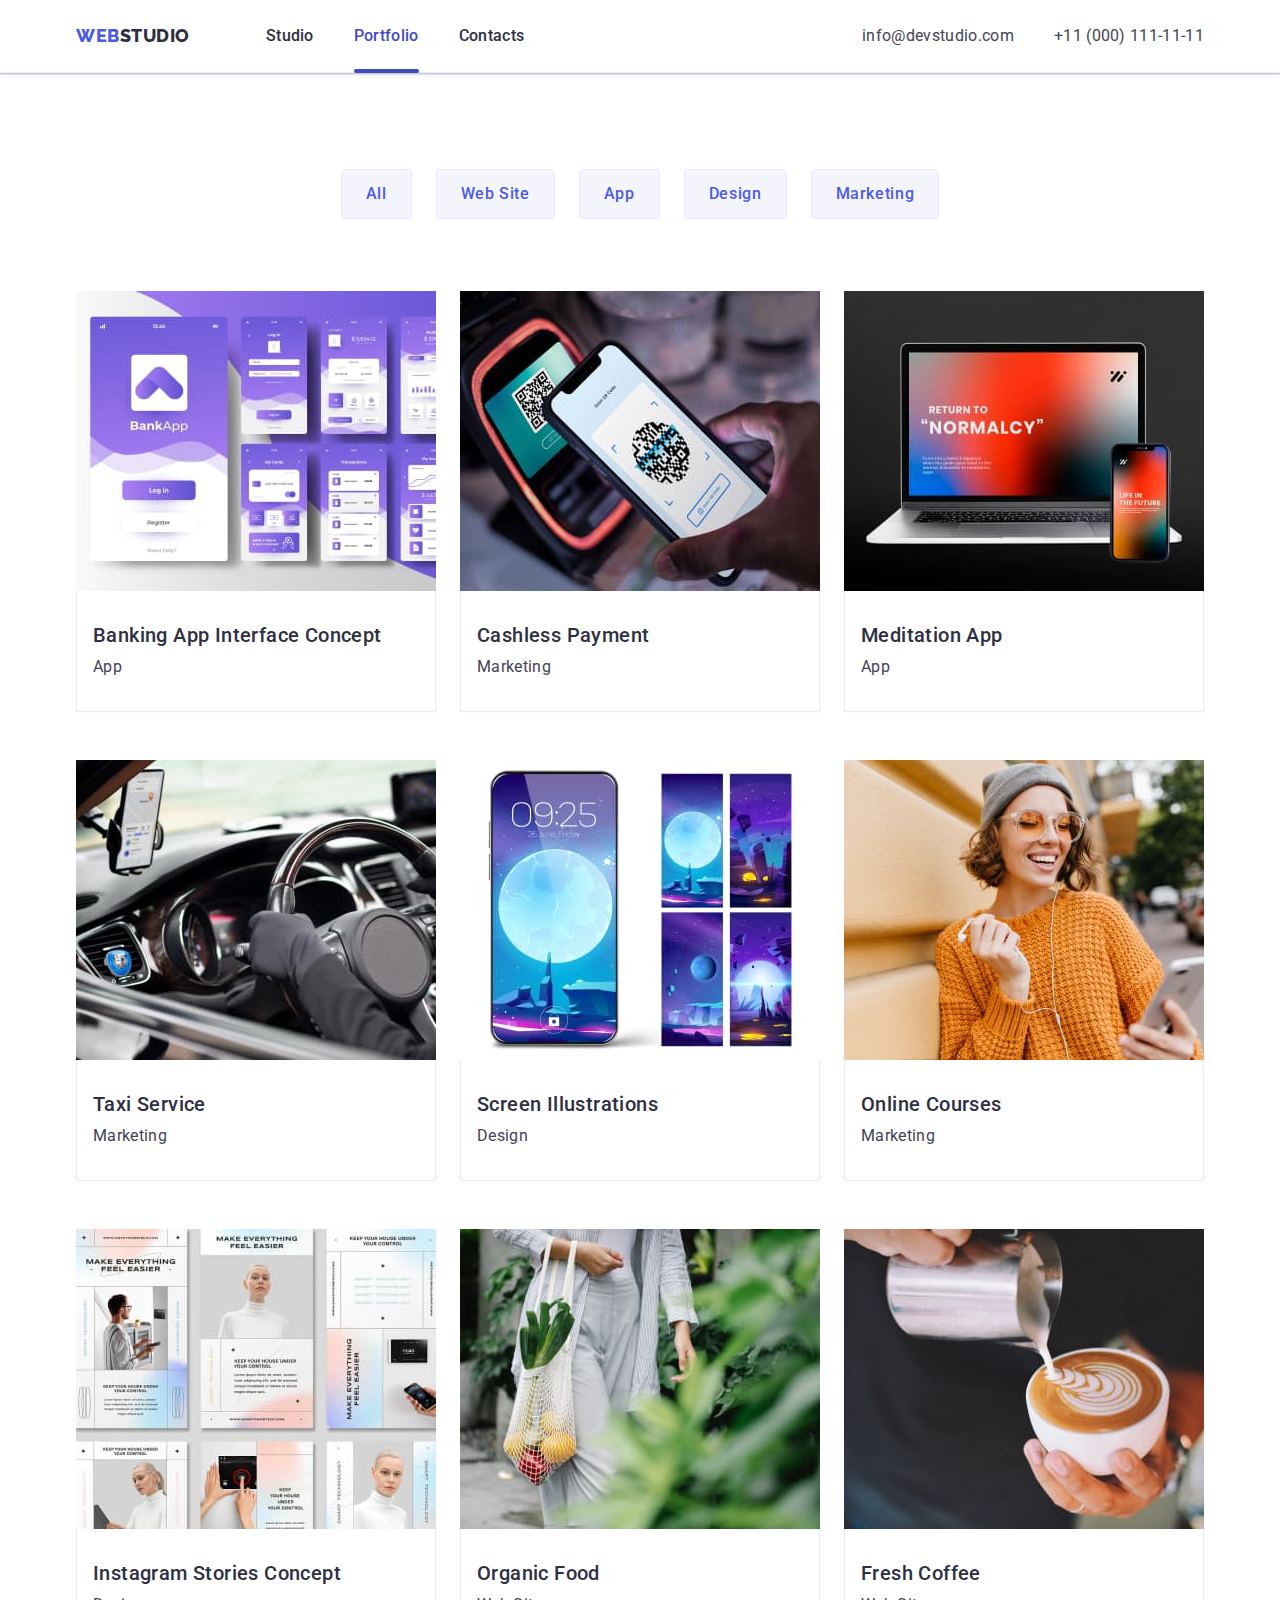
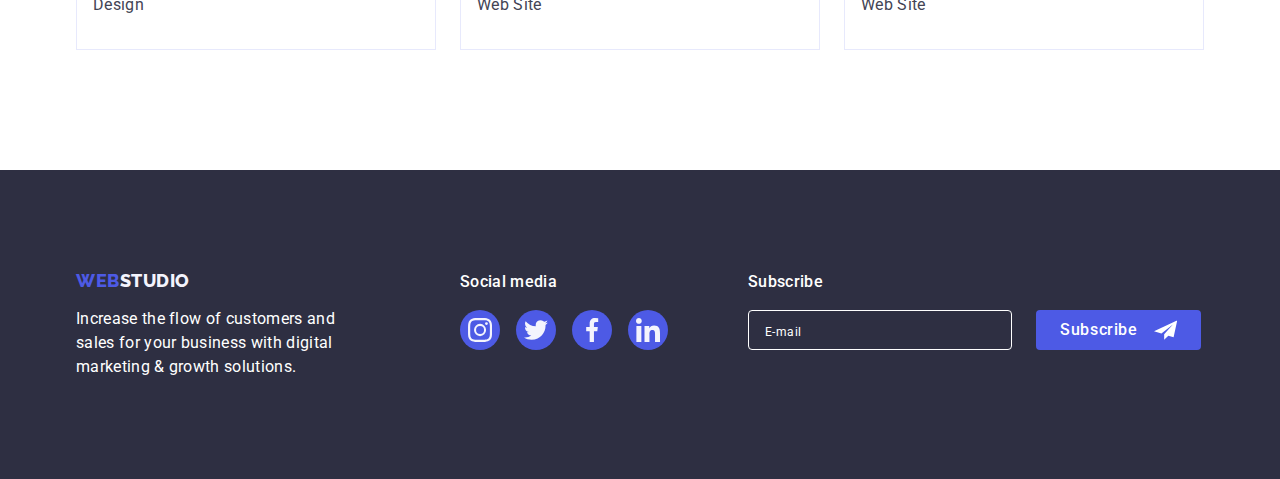
==== portfolio.html @ 4aec2d15 "Initial commit" ====
<!DOCTYPE html>
<html lang="en">
  <head>
    <meta charset="UTF-8" />
    <meta http-equiv="X-UA-Compatible" content="IE=edge" />
    <meta name="viewport" content="width=device-width, initial-scale=1.0" />
    <title>Document</title>
    <link
      href="https://cdnjs.cloudflare.com/ajax/libs/modern-normalize/1.1.0/modern-normalize.min.css"
      rel="stylesheet"
    />
    <link rel="preconnect" href="https://fonts.googleapis.com" />
    <link rel="preconnect" href="https://fonts.gstatic.com" crossorigin />
    <link
      href="https://fonts.googleapis.com/css2?family=Raleway:wght@800&family=Roboto:wght@400;500;700;900&display=swap"
      rel="stylesheet"
    />
    <link rel="stylesheet" href="./css/styles.css" />
  </head>
  <body>
    <header class="page-header">
      <div class="container nav-auth">
        <nav class="nav-auth">
          <a href="./index.html" class="logo link">
            Web<span class="logosp">Studio</span></a
          >
          <ul class="site-nav list">
            <li class="item">
              <a href="./index.html" class="navigation link">Studio</a>
            </li>

            <li class="item">
              <a href="./portfolio.html" class="navigation current link"
                >Portfolio</a
              >
            </li>
            <li class="item">
              <a href="" class="navigation link">Contacts</a>
            </li>
          </ul>
        </nav>
        <address class="nav-auth add">
          <ul class="auth-nav list">
            <li class="item">
              <a href="mailto:info@devstudio.com" class="auth link"
                >info@devstudio.com</a
              >
            </li>
            <li class="item">
              <a href="tel:+110001111111" class="auth link"
                >+11 (000) 111-11-11</a
              >
            </li>
          </ul>
        </address>
      </div>
    </header>
    <!-- Main-сontent  -->
    <main>
      <section class="section-main-portfolio">
        <div class="container">
          <h1 class="visually-hidden">Filters</h1>
          <ul class="list-button list">
            <li><button type="button" class="filters-button">All</button></li>
            <li>
              <button type="button" class="filters-button">Web Site</button>
            </li>
            <li><button type="button" class="filters-button">App</button></li>
            <li>
              <button type="button" class="filters-button">Design</button>
            </li>
            <li>
              <button type="button" class="filters-button">Marketing</button>
            </li>
          </ul>

          <ul class="portfolio-list list">
            <li class="portfolio-team-list item">
              <a href="" class="photo-link link">
                <div class="portfolio-team-wrapper">
                  <img
                    src="./images/portfolio/portfolio-Banking-App.jpg"
                    alt="App Interface"
                    width="360"
                    height="300"
                  />
                  <p class="overlay">
                    14 Stylish and User-Friendly App Design Concepts · Task
                    Manager App · Calorie Tracker App · Exotic Fruit Ecommerce
                    App · Cloud Storage App
                  </p>
                </div>

                <div class="application-categories">
                  <h2 class="portfolioname">Banking App Interface Concept</h2>
                  <p class="portfolioparagraph">App</p>
                </div>
              </a>
            </li>
            <li class="item">
              <a href="" class="photo-link link">
                <div class="portfolio-team-wrapper">
                  <img
                    src="./images/portfolio/portfolio-Payment.jpg"
                    alt="Payment"
                    width="360"
                    height="300"
                  />
                  <p class="overlay">
                    14 Stylish and User-Friendly App Design Concepts · Task
                    Manager App · Calorie Tracker App · Exotic Fruit Ecommerce
                    App · Cloud Storage App
                  </p>
                </div>
                <div class="application-categories">
                  <h2 class="portfolioname">Cashless Payment</h2>
                  <p class="portfolioparagraph">Marketing</p>
                </div></a
              >
            </li>
            <li class="item">
              <a href="" class="photo-link link">
                <div class="portfolio-team-wrapper">
                  <img
                    src="./images/portfolio/portfolio-Meditation-App.jpg"
                    alt="App Meditation"
                    width="360"
                    height="300"
                  />
                  <p class="overlay">
                    14 Stylish and User-Friendly App Design Concepts · Task
                    Manager App · Calorie Tracker App · Exotic Fruit Ecommerce
                    App · Cloud Storage App
                  </p>
                </div>
                <div class="application-categories">
                  <h2 class="portfolioname">Meditation App</h2>
                  <p class="portfolioparagraph">App</p>
                </div></a
              >
            </li>
            <li class="item">
              <a href="" class="photo-link link">
                <div class="portfolio-team-wrapper">
                  <img
                    src="./images/portfolio/portfolio-Taxi-Service.jpg"
                    alt="Taxi Service"
                    width="360"
                    height="300"
                  />
                  <p class="overlay">
                    14 Stylish and User-Friendly App Design Concepts · Task
                    Manager App · Calorie Tracker App · Exotic Fruit Ecommerce
                    App · Cloud Storage App
                  </p>
                </div>
                <div class="application-categories">
                  <h2 class="portfolioname">Taxi Service</h2>
                  <p class="portfolioparagraph">Marketing</p>
                </div></a
              >
            </li>
            <li class="item">
              <a href="" class="photo-link link">
                <div class="portfolio-team-wrapper">
                  <img
                    src="./images/portfolio/portfolio-Screen.jpg"
                    alt="Screen Illustrations"
                    width="360"
                    height="300"
                  />
                  <p class="overlay">
                    14 Stylish and User-Friendly App Design Concepts · Task
                    Manager App · Calorie Tracker App · Exotic Fruit Ecommerce
                    App · Cloud Storage App
                  </p>
                </div>
                <div class="application-categories">
                  <h2 class="portfolioname">Screen Illustrations</h2>
                  <p class="portfolioparagraph">Design</p>
                </div></a
              >
            </li>
            <li class="item">
              <a href="" class="photo-link link">
                <div class="portfolio-team-wrapper">
                  <img
                    src="./images/portfolio/portfolio-Courses.jpg"
                    alt="Courses"
                    width="360"
                    height="300"
                  />
                  <p class="overlay">
                    14 Stylish and User-Friendly App Design Concepts · Task
                    Manager App · Calorie Tracker App · Exotic Fruit Ecommerce
                    App · Cloud Storage App
                  </p>
                </div>
                <div class="application-categories">
                  <h2 class="portfolioname">Online Courses</h2>
                  <p class="portfolioparagraph">Marketing</p>
                </div></a
              >
            </li>
            <li class="item">
              <a href="" class="photo-link link">
                <div class="portfolio-team-wrapper">
                  <img
                    src="./images/portfolio/portfolio-Instagram-Stories.jpg"
                    alt="Instagram Stories"
                    width="360"
                    height="300"
                  />
                  <p class="overlay">
                    14 Stylish and User-Friendly App Design Concepts · Task
                    Manager App · Calorie Tracker App · Exotic Fruit Ecommerce
                    App · Cloud Storage App
                  </p>
                </div>
                <div class="application-categories">
                  <h2 class="portfolioname">Instagram Stories Concept</h2>
                  <p class="portfolioparagraph">Design</p>
                </div></a
              >
            </li>
            <li class="item">
              <a href="" class="photo-link link">
                <div class="portfolio-team-wrapper">
                  <img
                    class="image"
                    src="./images/portfolio/portfolio-Food.jpg"
                    alt="Food"
                    width="360"
                    height="300"
                  />
                  <p class="overlay">
                    14 Stylish and User-Friendly App Design Concepts · Task
                    Manager App · Calorie Tracker App · Exotic Fruit Ecommerce
                    App · Cloud Storage App
                  </p>
                </div>
                <div class="application-categories">
                  <h2 class="portfolioname">Organic Food</h2>
                  <p class="portfolioparagraph">Web Site</p>
                </div></a
              >
            </li>
            <li class="item">
              <a href="" class="photo-link link">
                <div class="portfolio-team-wrapper">
                  <img
                    class="image"
                    src="./images/portfolio/portfolio-Coffee.jpg"
                    alt="Coffee"
                    width="360"
                  />
                  <p class="overlay">
                    14 Stylish and User-Friendly App Design Concepts · Task
                    Manager App · Calorie Tracker App · Exotic Fruit Ecommerce
                    App · Cloud Storage App
                  </p>
                </div>
                <div class="application-categories">
                  <h2 class="portfolioname">Fresh Coffee</h2>
                  <p class="portfolioparagraph">Web Site</p>
                </div></a
              >
            </li>
          </ul>
        </div>
      </section>
    </main>

    <!-- footer  -->
    <footer class="footer">
      <div class="container footer-container">
        <div class="one-footer-container">
          <a href="./index.html" class="footer-logo link"
            >Web<span class="footer-span">Studio</span></a
          >
          <p class="footer-paragraph">
            Increase the flow of customers and sales for your business with
            digital marketing & growth solutions.
          </p>
        </div>
        <div class="social-container">
          <p class="social-footer">Social media</p>
          <ul class="list-icon-footer list">
            <li class="footer-list-icon">
              <a href="" class="icon-footer link">
                <svg class="icon-company-footer" width="24" height="24">
                  <use href="./images/icons.svg#instagram"></use>
                </svg>
              </a>
            </li>
            <li class="footer-list-icon">
              <a href="" class="icon-footer link">
                <svg class="icon-company-footer" width="24" height="24">
                  <use class="" href="./images/icons.svg#twitter"></use>
                </svg>
              </a>
            </li>
            <li class="footer-list-icon">
              <a href="" class="icon-footer link">
                <svg class="icon-company-footer" width="24" height="24">
                  <use href="./images/icons.svg#facebook"></use>
                </svg>
              </a>
            </li>
            <li class="footer-list-icon">
              <a href="" class="icon-footer link">
                <svg class="icon-company-footer" width="24" height="24">
                  <use href="./images/icons.svg#linkedin"></use>
                </svg>
              </a>
            </li>
          </ul>
        </div>

        <!-- Subscribe -->

        <div>
          <p class="text-subscribe">Subscribe</p>
          <form class="form-footer">
            <label>
              <input
                name="user_email"
                type="email"
                class="imput-email-footer"
                placeholder="E-mail"
              />
            </label>
            <button class="footer-subscribe" type="submit">
              <span class="text-subscribe-button">Subscribe</span>
              <svg class="icon-telegr" width="24" height="24">
                <use href="./images/icons.svg#telegr"></use>
              </svg>
            </button>
          </form>
        </div>
      </div>
    </footer>
  </body>
</html>
---- css/styles.css ----
:root {
  /* білий колір і задивка стор #ffffff */
  --white-kolor: #ffffff;

  /* колір основного тексту і заливка  #2E2F42 */
  --title-text-color: #2e2f42;

  /* колір другорядного тексту #434455 */
  --secondary-text-color: #434455;

  /* синя кнопка і веб IRIS color #4D5AE5 */
  --iris-web: #4d5ae5;

  /* button for portfolio#404BBF */
  --ocean-color: #404bbf;

  /* hover and focus */
  --hover-focus: #404bbf;

  /* colors footer studio  #F4F4FD;*/
  --color-text-p: #f4f4fd;

  /* border #E7E9FC */
  --border-button: #e7e9fc;

  /* icon color  #f4f4fd */
  --icona-fill: #f4f4fd;

  /* color #8e8f99 */
  --light-stele: #8e8f99;

  /* transition-duration 250ms */
  --transition-duration: 250ms;

  /* timing-function */
  --timing-function: cubic-bezier(0.4, 0, 0.2, 1);
}

body {
  background-color: #ffffff;
  color: var(--secondary-text-color);
  font-family: 'Roboto', sans-serif;
}

h1,
h2,
h3,
p {
  margin-top: 0;
  margin-bottom: 0;
}

ul,
ol {
  margin-top: 0;
  margin-bottom: 0;
  margin-left: 0;
}

img {
  display: block;
}

/* утиліти */

.link {
  text-decoration: none;
}
.list {
  list-style: none;
  /*  */
  padding: 0;
  margin: 0;
}

.container {
  margin-left: auto;
  margin-right: auto;
  width: 1158px;
  padding-left: 15px;
  padding-right: 15px;
  /* outline: 2px solid tomato; */
}

.visually-hidden {
  position: absolute;
  white-space: nowrap;
  width: 1px;
  height: 1px;
  overflow: hidden;
  border: 0;
  padding: 0;
  clip: rect(0 0 0 0);
  clip-path: inset(50%);
  margin: -1px;
}

/* section */
.section {
  padding-top: 120px;
  padding-bottom: 120px;
}
.no-padding {
  padding-top: 0;
  padding-bottom: 0;
}

/*  хедер логотип */
.logo {
  display: block;
  padding-top: 24px;
  padding-bottom: 24px;
  margin-right: 76px;

  color: var(--iris-web);
  font-family: 'Raleway', sans-serif;
  font-weight: 800;
  font-size: 18px;
  line-height: 1.17;
  align-items: center;
  letter-spacing: 0.03em;
  text-transform: uppercase;
}

.logosp {
  color: var(--title-text-color);
}

/* navigation header */

/* задаєм гнучкості контейнеру */
.site-nav {
  display: flex;
  gap: 40px;
}

/* надаєм значення всім крім останнього( крайня геометрія)  
.site-nav .item:not(:last-child) {
  margin-right: 40px;
} */

/* олдівський метод (сусідство) */
/* .site-nav .item + .item {
  margin-left: 40px;
} */

.navigation {
  display: block;
  padding-top: 24px;
  padding-bottom: 24px;
  position: relative;
  color: var(--title-text-color);

  font-weight: 500;
  font-size: 16px;
  line-height: 1.5;
  letter-spacing: 0.02em;

  transition-property: color;
  transition-duration: var(--transition-duration);
  transition-timing-function: var(--timing-function);
}

.navigation:hover,
.navigation:focus {
  color: var(--hover-focus);
}

.add {
  font-style: normal;
  margin-left: auto;
}

.auth-nav {
  display: flex;
  gap: 40px;
}
/* .auth-nav .item + .item {
  margin-left: 40px;
} */
.auth {
  display: block;
  padding-top: 24px;
  padding-bottom: 24px;

  color: var(--secondary-text-color);
  font-size: 16px;
  line-height: 1.5;
  letter-spacing: 0.02em;

  transition-property: color;
  transition-duration: var(--transition-duration);
  transition-timing-function: var(--timing-function);
}
.auth:focus,
.auth:hover {
  color: var(--hover-focus);
}

.nav-auth {
  display: flex;
  align-items: center;
}

/*  after */

.current {
  color: var(--ocean-color);
}

.current::after {
  content: '';
  position: absolute;
  display: block;
  bottom: 0;
  left: 0;
  width: 100%;
  height: 4px;
  bottom: -1px;

  background: var(--ocean-color);
  border-radius: 2px;
}

/* after */

/* page-header */
.page-header {
  background-color: var(--white-kolor);
  border-bottom: 1px solid #e7e9fc;
  box-shadow: 0px 2px 1px rgba(46, 47, 66, 0.08),
    0px 1px 1px rgba(46, 47, 66, 0.16), 0px 1px 6px rgba(46, 47, 66, 0.08);
}

/* section1 (hero) */

.hero {
  max-width: 1440px;
  height: 600px;

  background-image: linear-gradient(
      rgba(46, 47, 66, 0.7),
      rgba(46, 47, 66, 0.7)
    ),
    url(../images/doing/people-office-hero.jpg);
  margin: 0 auto;

  /* не зменшується при стисканні сторінки  */
  background-size: cover;
  /* не повторяється при стисканні сторінки */
  background-repeat: no-repeat;
  /* розміщення центру картинки  по центру блока  */
  background-position: center;

  background-color: var(--title-text-color);
  text-align: center;
  padding: 188px 0 188px 0;
}

.hero-name {
  color: var(--white-kolor);
  font-weight: 700;
  font-size: 56px;
  line-height: 1.07;
  text-align: center;
  letter-spacing: 0.02em;
  /*  */
  margin-top: 0;
  margin-bottom: 48px;
  max-width: 496px;
  margin-left: auto;
  margin-right: auto;
}

.hero-button {
  background-color: var(--iris-web);
  color: var(--white-kolor);
  font-family: 'Roboto', sans-serif;
  font-weight: 500;
  font-size: 16px;
  line-height: 1.5;
  letter-spacing: 0.04em;
  cursor: pointer;
  /*  */
  display: block;
  text-align: center;
  border: none;
  padding: 16px 36px;
  min-width: 169px;
  height: 56px;
  margin-left: auto;
  margin-right: auto;
  border-radius: 4px;
  box-shadow: 0px 4px 4px rgba(0, 0, 0, 0.15);

  transition-property: background-color;
  transition-duration: var(--transition-duration);
  transition-timing-function: var(--timing-function);
}

.hero-button:focus,
.hero-button:hover {
  background-color: var(--hover-focus);
}

/* section 2 */

.section-two {
  padding: 188px 0 188px 0;
}

.h-hidden {
  color: var(--title-text-color);
  font-style: normal;
}

/* svg image */

.icon-bg {
  display: flex;
  justify-content: center;
  align-items: center;
  height: 112px;

  background-color: var(--color-text-p);
  border-radius: 4px;
  margin-bottom: 8px;
}

.list-combination {
  width: 264px;
  flex-basis: calc((100% - 72px) / 4);
}

.list-section-two {
  display: flex;
  gap: 24px;
}

/* .list-section-two .item + .item {
  margin-left: 28px;
} */

.list-title {
  color: var(--title-text-color);
  font-weight: 500;
  font-size: 20px;
  line-height: 1.2;
  letter-spacing: 0.02em;
  /*  */
  margin-top: 0;
  margin-bottom: 8px;
}
.list-paragraph {
  color: var(--secondary-text-color);
  font-size: 16px;
  line-height: 1.5;
  letter-spacing: 0.02em;
  /*  */
  margin-top: 0;
  margin-bottom: 0;
}

/* section3 */

.aboutus {
  padding-top: 0;
}
.aboutus-name {
  margin-bottom: 72px;

  color: var(--title-text-color);
  font-weight: 700;
  font-size: 36px;
  line-height: 1.11;
  text-align: center;
  letter-spacing: 0.02em;
  text-transform: capitalize;
  /*  */
  margin-top: 0;
  margin-bottom: 72px;
}

.list-card {
  display: flex;
  gap: 24px;
}

.list-lists {
  border: 1px solid #e7e9fc;
  width: 360px;
  flex-basis: calc((100% - 48px) / 3);
}

/* section4 */

.list-people {
  display: flex;
  gap: 24px;
}

.team {
  background-color: var(--color-text-p);
}
.team-list {
  box-shadow: 0px 1px 6px rgba(46, 47, 66, 0.08),
    0px 1px 1px rgba(46, 47, 66, 0.16), 0px 2px 1px rgba(46, 47, 66, 0.08);
  background-color: var(--white-kolor);
  flex-basis: calc((100% - 72px) / 4);

  border-radius: 0 0 4px 4px;
}

.team-our {
  color: var(--title-text-color);
  font-weight: 700;
  font-size: 36px;
  line-height: 1.11;
  text-align: center;
  letter-spacing: 0.02em;
  text-transform: capitalize;
  margin-top: 0;
  margin-bottom: 72px;
}

.data {
  padding: 32px 0;
}

.team-name {
  text-align: center;
  color: var(--title-text-color);
  font-weight: 500;
  font-size: 20px;
  line-height: 1.2;
  text-align: center;
  letter-spacing: 0.02em;
  margin-top: 0;
  margin-bottom: 8px;
}
.team-paragraph {
  text-align: center;
  color: var(--secondary-text-color);
  font-size: 16px;
  line-height: 1.5;
  text-align: center;
  letter-spacing: 0.02em;
  margin-top: 0;

  margin-bottom: 8px;
}

.icona {
  fill: var(--icona-fill);
}

.lisct-icon {
  width: 40px;
  height: 40px;
}

.social-icon {
  fill: var(--icona-fill);
}

.link-icon {
  display: flex;
  justify-content: center;
  align-items: center;
  width: 40px;
  height: 40px;
  border-radius: 50%;
  background-color: var(--iris-web);
  cursor: pointer;

  transition-property: background-color;
  transition-duration: var(--transition-duration);
  transition-timing-function: var(--timing-function);
}

.link-icon:hover,
.link-icon:focus {
  background-color: var(--ocean-color);
}

.social-list {
  display: flex;
  gap: 24px;
  justify-content: center;
}

/* section 5 */

.customers-name {
  color: var(--title-text-color);
  font-style: normal;
  font-weight: 700;
  font-size: 36px;
  line-height: 1.1;
  text-align: center;
  letter-spacing: 0.02em;
  margin-bottom: 72px;
}

.list-logotype-company {
  display: flex;
  gap: 24px;
}

.company-list {
  width: calc((100% - 120px) / 6);
  height: 88px;
}

.company-icon-link {
  display: flex;
  width: 168px;
  /* height: 88px; */
  height: 100%;
  width: 100%;
  justify-content: center;
  align-items: center;
  border: 1px solid var(--light-stele);
  border-radius: 4px;
  color: var(--light-stele);

  transition-property: border-color, color;
  transition-duration: var(--transition-duration);
  transition-timing-function: var(--timing-function);
}
.company-icon-link:hover,
.company-icon-link:focus {
  color: var(--hover-focus);
  border-color: var(--hover-focus);
}

.company-icon {
  /* fill: var(--light-stele); */
  fill: currentColor;
}

.company-icon:hover,
.company-icon:focus {
  fill: var(--hover-focus);
}

/*---- FOOTER---- */

.footer {
  background-color: var(--title-text-color);
  padding-top: 100px;
  padding-bottom: 100px;
}
.one-footer-container {
  margin-right: 120px;
}
.footer-container {
  display: flex;
  align-items: baseline;
}

.footer-logo {
  display: inline-block;
  margin-bottom: 16px;

  color: var(--iris-web);
  font-family: 'Raleway', sans-serif;
  font-weight: 800;
  font-size: 18px;
  line-height: 1.17;
  /* display: flex; */
  align-items: center;
  letter-spacing: 0.03em;
  text-transform: uppercase;
  padding-top: 0;
  padding-bottom: 0;
}

.footer-span {
  color: var(--color-text-p);
}

.footer-paragraph {
  display: flex;
  color: var(--white-kolor);
  font-size: 16px;
  line-height: 1.5;
  letter-spacing: 0.02em;
  margin-top: 0;
  margin-bottom: 0;
  max-width: 264px;
}

/* div social */

.social-container {
  margin-right: 80px;
}

.social-footer {
  color: var(--white-kolor);
  font-style: normal;
  font-weight: 500;
  font-size: 16px;
  line-height: 1.5;
  letter-spacing: 0.02em;
  margin-bottom: 16px;
}

.footer-list-icon {
  width: 40px;
  height: 40px;
}

.list-icon-footer {
  display: flex;
  gap: 16px;
}

.icon-company-footer {
  fill: var(--icona-fill);
}

.icon-footer {
  display: flex;
  justify-content: center;
  align-items: center;
  width: 100%;
  height: 100%;
  border-radius: 50%;
  background-color: #4d5ae5;

  transition-property: background-color;
  transition-duration: var(--transition-duration);
  transition-timing-function: var(--timing-function);
}

.icon-footer:hover,
.icon-footer:focus {
  background-color: #31d0aa;
}

/* -------- div Subscribe --------*/

.form-footer {
  display: flex;
  align-items: center;
  justify-content: center;
  column-gap: 24px;
}

.text-subscribe {
  font-family: 'Roboto';
  font-weight: 500;
  font-size: 16px;
  line-height: 1.5;
  letter-spacing: 0.02em;
  color: var(--white-kolor);
  margin-bottom: 16px;
}

.imput-email-footer {
  padding: 8px 0 8px 16px;
  width: 264px;
  height: 40px;
  color: var(--white-kolor);

  background-color: transparent;
  border: 1px solid var(--white-kolor);
  border-radius: 4px;
}

.footer-subscribe {
  width: 165px;
  height: 40px;
  border: none;
  border-radius: 4px;
  padding: 8px 24px;
  cursor: pointer;

  display: flex;
  align-content: center;
  justify-content: center;
  column-gap: 16px;

  background-color: var(--iris-web);

  transition-property: background-color;
  transition-duration: var(--transition-duration);
  transition-timing-function: var(--timing-function);
}

.footer-subscribe:hover,
.footer-subscribe:focus {
  background-color: var(--hover-focus);
}

.text-subscribe-button {
  font-weight: 500;
  font-size: 16px;
  line-height: 1.5;
  letter-spacing: 0.04em;
  color: var(--white-kolor);
}

.imput-email-footer::placeholder {
  font-style: normal;
  font-size: 12px;
  line-height: 2;
  letter-spacing: 0.04em;

  color: var(--white-kolor);
}

.icon-telegr {
  fill: var(--white-kolor);
}

/* ----- Modal window ----- */

.backdrop {
  position: fixed;
  top: 0;
  left: 0;
  z-index: 200;
  width: 100%;
  height: 100%;
  background-color: rgba(46, 47, 66, 0.4);

  transition-property: opacity, visibility;
  transition-duration: var(--transition-duration), var(--transition-duration);
  transition-timing-function: var(--timing-function), var(--timing-function);
}

.backdrop.is-hidden {
  /* буде повністю прозорий */
  opacity: 0;
  /* щоб приховати вікно */
  visibility: hidden;
  /* кліки мишки проходять крізь елемент */
  pointer-events: none;
}

.modal {
  padding: 72px 24px 24px;

  position: absolute;
  top: 50%;
  left: 50%;
  transform: translate(-50%, -50%);

  width: 408px;
  height: 584px;
  background-color: #fcfcfc;
  box-shadow: 0px 1px 1px rgba(0, 0, 0, 0.14), 0px 1px 3px rgba(0, 0, 0, 0.12),
    0px 2px 1px rgba(0, 0, 0, 0.2);
  border-radius: 4px;
  transition-property: transform;
  transition-duration: var(--transition-duration);
  transition-timing-function: var(--timing-function);
}

.button-window {
  position: absolute;
  top: 24px;
  right: 24px;

  padding: 0;
  border: none;
  background-color: #e7e9fc;
  display: flex;
  justify-content: center;
  align-items: center;
  cursor: pointer;

  border-radius: 50%;
  border: 1px solid rgba(0, 0, 0, 0.1);
  width: 24px;
  height: 24px;

  transition-property: background-color, border;
  transition-duration: var(--transition-duration);
  transition-timing-function: var(--timing-function);
}

.button-window:hover,
.button-window:focus {
  background-color: var(--ocean-color);
  border: none;
}

.icon-button-close {
  fill: #2e2f42;

  transition-property: fill;
  transition-duration: var(--transition-duration);
  transition-timing-function: var(--timing-function);
}

.button-window:hover .icon-button-close,
.button-window:focus .icon-button-close {
  fill: var(--white-kolor);
}

/* ----- Modal form ----- */

.modal-form {
  display: flex;
  flex-direction: column;
}

.modal-text {
  /* margin-top: 72px; */
  margin-bottom: 16px;

  color: var(--title-text-color);
  font-weight: 500;
  font-size: 16px;
  line-height: 1.5;
  text-align: center;
  letter-spacing: 0.02em;
}

.name-imput {
  display: block;
  /* width: 14px; */
  margin-bottom: 4px;

  color: var(--light-stele);
  font-style: normal;

  font-size: 12px;
  line-height: 1.17;
  letter-spacing: 0.04em;
}

.modal-form-label {
  margin-bottom: 8px;
}

.modal-form-imput {
  width: 100%;
  height: 40px;
  border: 1px solid rgba(46, 47, 66, 0.4);
  border-radius: 4px;
  padding: 11px 0 11px 38px;

  transition-property: border-color;
  text-decoration: var(--transition-duration);
  transition-timing-function: var(--transition-duration);
}

.modal-form-imput:focus {
  outline: none;
  border-color: var(--iris-web);
}
.modal-form-imput:focus + .cvg-persona {
  fill: var(--iris-web);
}

.modal-texteria {
  width: 100%;
  height: 120px;
  resize: none;
  padding: 8px 16px;
  border: 1px solid rgba(46, 47, 66, 0.4);
  border-radius: 4px;

  transition-property: border-color;
  text-decoration: var(--transition-duration);
  transition-timing-function: var(--transition-duration);
}
.texteria-margin {
  display: block;
  height: 138px;
  margin-bottom: 16px;
}
.modal-texteria::placeholder {
  font-style: normal;
  font-size: 12px;
  line-height: 1.17;
  letter-spacing: 0.04em;
  color: rgba(46, 47, 66, 0.4);
}

.modal-texteria:focus {
  outline: none;
  border-color: var(--iris-web);
}

.wrapper-for-icon {
  display: block;
  position: relative;
}

.cvg-persona {
  position: absolute;
  top: 50%;
  left: 16px;
  transform: translateY(-50%);
  fill: #2e2f42;

  transition-property: fill;
  text-decoration: var(--transition-duration);
  transition-timing-function: var(--transition-duration);
}

.icon-policy {
  fill: #f4f4fd;
}

.wrapper-policy {
  display: flex;
  align-items: center;
  justify-content: center;
  width: 16px;
  height: 16px;
  background-color: var(--white-kolor);
  margin-right: 8px;
  border-radius: 2px;
  border: 1px solid rgba(46, 47, 66, 0.4);
  cursor: pointer;

  transition-property: background-color;
  transition-duration: var(--transition-duration);
  transition-timing-function: var(--timing-function);
}

.checkbox-checked:checked + .wrapper-policy {
  background-color: var(--ocean-color);
  border-color: var(--ocean-color);
}

.privacy-policy-text {
  align-items: center;

  display: flex;
  font-style: normal;
  font-size: 12px;
  line-height: 1.17;
  letter-spacing: 0.04em;
  color: var(--light-stele);
  margin-bottom: 24px;
}

.privacy-policy-link {
  font-style: normal;
  font-size: 12px;
  line-height: 1.33;
  letter-spacing: 0.04em;
  text-decoration-line: underline;
  color: var(--iris-web);
}

.button-sabmit {
  display: flex;
  justify-content: center;
  align-items: center;

  color: var(--white-kolor);
  background: var(--iris-web);
  box-shadow: 0px 4px 4px rgba(0, 0, 0, 0.15);
  border-radius: 4px;
  border: none;
  cursor: pointer;

  padding: 16px 32px;
  width: 169px;
  font-weight: 500;
  height: 56px;

  margin-left: auto;
  margin-right: auto;

  transition-property: background-color;
  transition-duration: var(--transition-duration);
  transition-timing-function: var(--timing-function);
}

.button-sabmit:hover {
  background-color: var(--hover-focus);
}

/* cvg-modal */
.cvg-modal {
  position: absolute;
}

/*  cvg-modal*/

/* ----- Modal form ----- */

/* ----- Modal window ----- */

/* PORTFOLIO */
/* button */

.section-main-portfolio {
  padding: 96px 0 120px 0;
}

.list-button {
  display: flex;
  justify-content: center;
  column-gap: 24px;
  margin-bottom: 72px;
}

.filters-button {
  display: block;
  padding: 12px 24px;
  border-radius: 4px;
  border: 1px solid var(--border-button);

  background-color: var(--color-text-p);
  color: var(--iris-web);
  font-family: 'Roboto', sans-serif;
  font-weight: 500;
  font-size: 16px;
  line-height: 1.5;
  align-items: center;
  letter-spacing: 0.04em;
  cursor: pointer;

  transition-property: background-color, color, border-color, box-shadow;
  transition-duration: var(--transition-duration);
  transition-timing-function: var(--timing-function);
}

.filters-button:hover,
.filters-button:focus {
  background-color: var(--ocean-color);
  color: var(--white-kolor);
  border-color: transparent;
  box-shadow: 0px 3px 1px rgba(0, 0, 0, 0.1), 0px 2px 1px rgba(0, 0, 0, 0.08),
    0px 2px 2px rgba(0, 0, 0, 0.12);
}

/* .list-button .filters-button + .filters-button {
  margin-left: 24px;
} */

.portfolio-list {
  display: flex;
  row-gap: 48px;
  column-gap: 24px;

  flex-wrap: wrap;
}
.portfolio-list .item {
  /* width: 360px; */
  width: calc((100% - 48px) / 3);
}

.photo-link {
  display: block;
  transition-property: box-shadow;
  transition-duration: var(--transition-duration);
  transition-timing-function: var(--timing-function);
}

.photo-link:hover,
.photo-link:focus {
  box-shadow: 0px 1px 6px rgba(46, 47, 66, 0.08),
    0px 1px 1px rgba(46, 47, 66, 0.16), 0px 2px 1px rgba(46, 47, 66, 0.08);
}

/* кожний третій елемент 
 .portfolio-list .item.item:not(:nth-child(3n)) {
  margin-right: 24px; 
} */

/* останні 3 ел */
.portfolio-list .item.item:nth-last-child(-n + 3) {
  margin-bottom: 0;
}

.application-categories {
  padding: 32px 16px;
  border: 1px solid #e7e9fc;
  border-top: none;
}

.portfolioname {
  margin-bottom: 0;
  margin-top: 0;
  margin-bottom: 8px;

  color: var(--title-text-color);
  font-weight: 500;
  font-size: 20px;
  line-height: 1.2;
  letter-spacing: 0.02em;
}
.portfolioparagraph {
  margin-bottom: 0;
  margin-top: 0;

  color: var(--secondary-text-color);
  font-size: 16px;
  line-height: 1.5;
  letter-spacing: 0.02em;
}
/* ------- overlay------ */

.portfolio-team-wrapper {
  position: relative;
  overflow: hidden;
}

.overlay {
  position: absolute;
  top: 0;
  left: 0;
  width: 100%;
  height: 100%;
  transform: translate(0, 100%);

  background-color: #4d5ae5;
  color: var(--color-text-p);
  padding: 40px 32px;
  font-style: normal;
  font-size: 16px;
  line-height: 1.5;
  letter-spacing: 0.02em;

  transition-property: transform;
  transition-duration: var(--transition-duration);
  transition-timing-function: var(--timing-function);
}

.photo-link:hover .overlay,
.photo-link:focus .overlay {
  transform: translate(0, 0);
  transition-duration: var(--transition-duration);
  transition-timing-function: var(--timing-function);
}
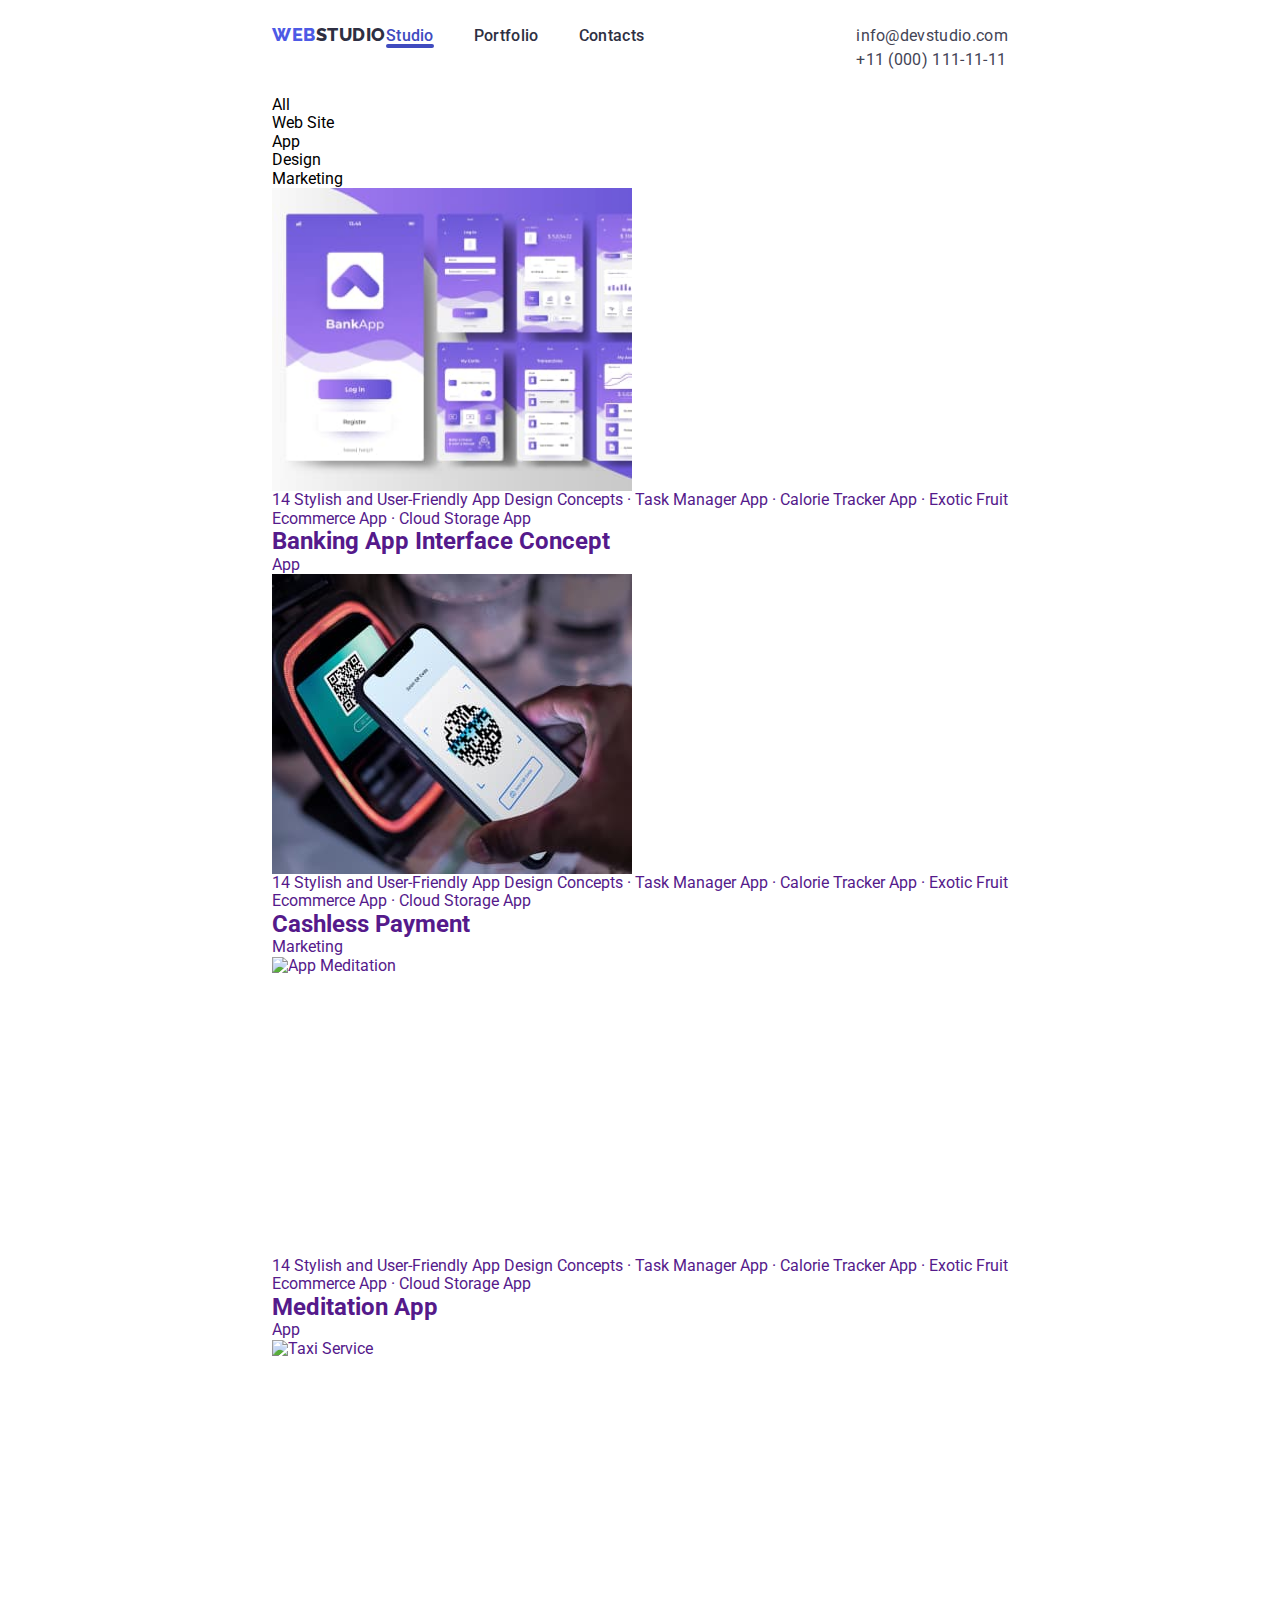
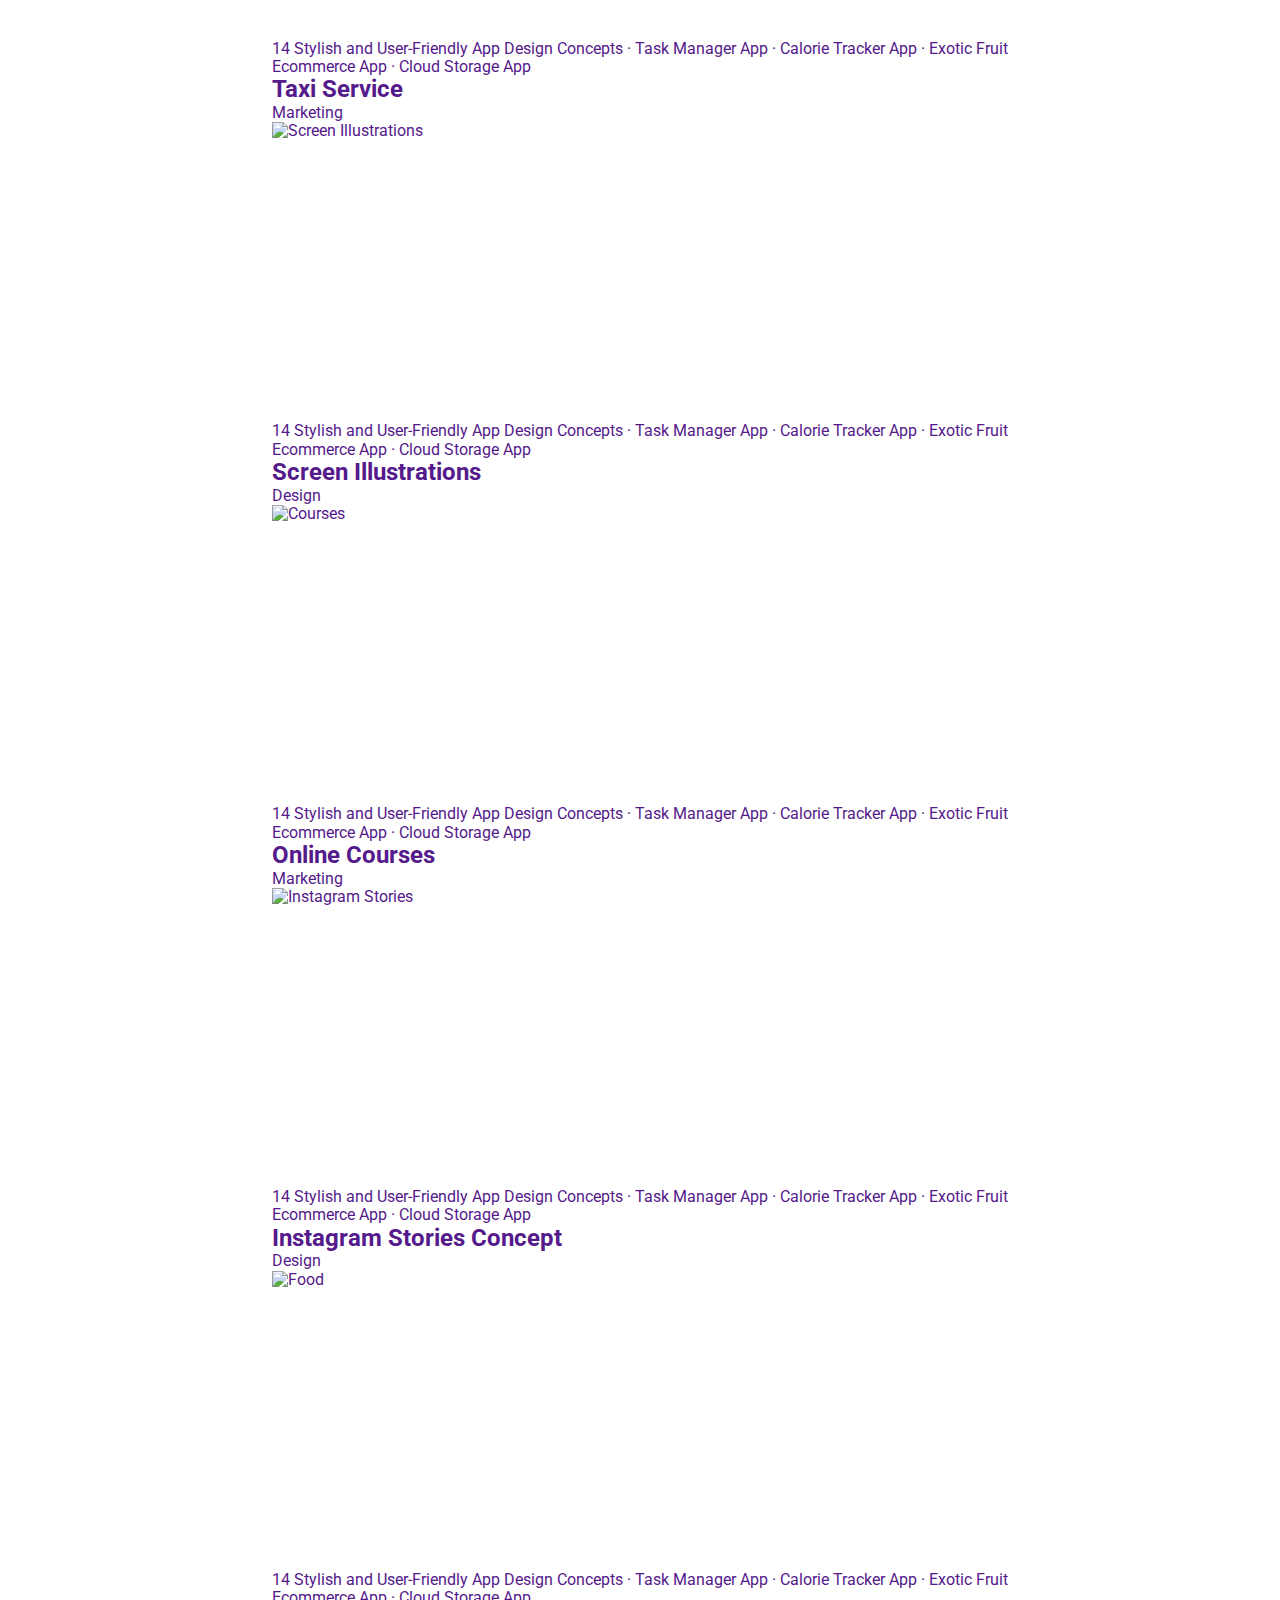
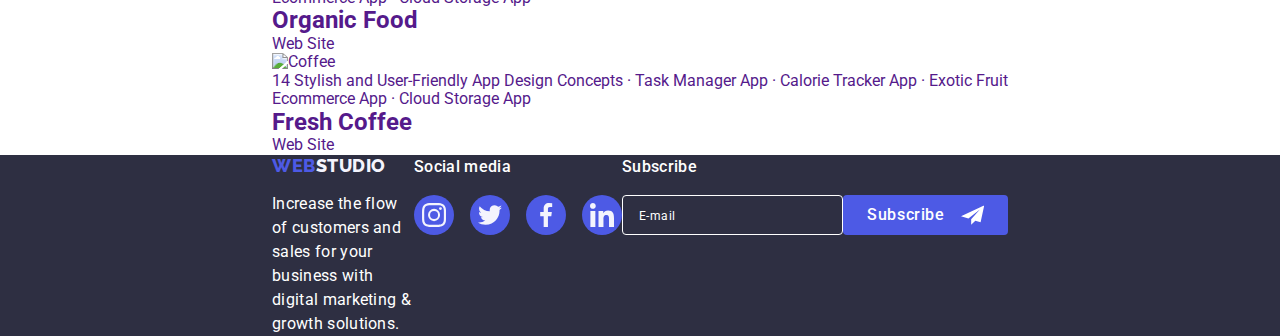
==== commit c48b9106: "1" ====
--- a/portfolio.html
+++ b/portfolio.html
@@ -19,40 +19,105 @@
   </head>
   <body>
     <header class="page-header">
-      <div class="container nav-auth">
+      <div class="container nav-header">
         <nav class="nav-auth">
           <a href="./index.html" class="logo link">
             Web<span class="logosp">Studio</span></a
           >
           <ul class="site-nav list">
             <li class="item">
-              <a href="./index.html" class="navigation link">Studio</a>
-            </li>
-
-            <li class="item">
-              <a href="./portfolio.html" class="navigation current link"
-                >Portfolio</a
-              >
+              <a href="./index.html" class="navigation current link">Studio</a>
+            </li>
+
+            <li class="item">
+              <a href="./portfolio.html" class="navigation link">Portfolio</a>
             </li>
             <li class="item">
               <a href="" class="navigation link">Contacts</a>
             </li>
           </ul>
         </nav>
-        <address class="nav-auth add">
+        <button type="button" class="button-burger-open js-open-menu">
+          <svg width="32" height="22">
+            <use href="./images/icons.svg#burger"></use>
+          </svg>
+        </button>
+        <address class="address-auth">
           <ul class="auth-nav list">
-            <li class="item">
+            <li class="list-auth-nav">
               <a href="mailto:info@devstudio.com" class="auth link"
                 >info@devstudio.com</a
               >
             </li>
-            <li class="item">
+            <li class="list-auth-nav">
               <a href="tel:+110001111111" class="auth link"
                 >+11 (000) 111-11-11</a
               >
             </li>
           </ul>
         </address>
+      </div>
+      <div class="mobile-menu js-menu-container">
+        <button type="button" class="mobile-menu-cloce js-close-menu">
+          <svg height="8" width="8" class="svg-menu">
+            <use href="./images/icons.svg#close"></use>
+          </svg>
+        </button>
+        <ul class="list-navigation-menu list">
+          <li class="">
+            <a href="./index.html" class="text-link-menu color-menu link"
+              >Studio</a
+            >
+          </li>
+          <li class="">
+            <a href="./portfolio.html" class="text-link-menu link">Portfolio</a>
+          </li>
+          <li class="" class="link">
+            <a href="" class="text-link-menu link">Contacts</a>
+          </li>
+        </ul>
+        <ul class="list-contacts-menu list">
+          <li class="card-contacts-menu number-card">
+            <a href="tel:+110001111111" class="link color-menu"
+              >+11 (000) 111-11-11</a
+            >
+          </li>
+          <li class="card-contacts-menu">
+            <a href="mailto:info@devstudio.com" class="link mail-link"
+              >info@devstudio.com</a
+            >
+          </li>
+        </ul>
+        <ul class="social-list modal-icon list">
+          <li class="list-icon">
+            <a href="" class="link-icon link">
+              <svg class="social-icon" width="16" height="16">
+                <use class="icona" href="./images/icons.svg#instagram"></use>
+              </svg>
+            </a>
+          </li>
+          <li class="list-icon">
+            <a href="" class="link-icon link">
+              <svg class="social-icon" width="16" height="16">
+                <use class="icona" href="./images/icons.svg#twitter"></use>
+              </svg>
+            </a>
+          </li>
+          <li class="list-icon">
+            <a href="" class="link-icon link">
+              <svg class="social-icon" width="16" height="16">
+                <use class="icona" href="./images/icons.svg#facebook"></use>
+              </svg>
+            </a>
+          </li>
+          <li class="list-icon">
+            <a href="" class="link-icon link">
+              <svg class="social-icon" width="16" height="16">
+                <use class="icona" href="./images/icons.svg#linkedin"></use>
+              </svg>
+            </a>
+          </li>
+        </ul>
       </div>
     </header>
     <!-- Main-сontent  -->
@@ -78,12 +143,36 @@
             <li class="portfolio-team-list item">
               <a href="" class="photo-link link">
                 <div class="portfolio-team-wrapper">
-                  <img
-                    src="./images/portfolio/portfolio-Banking-App.jpg"
-                    alt="App Interface"
-                    width="360"
-                    height="300"
-                  />
+                  <picture>
+                    <source
+                      srcset="
+                        ./images/desktop@1x/portfolio-desktop1.jpg    1x,
+                        ./images/desktop@2x/portfolio-desktop1@2x.jpg 2x
+                      "
+                      media="(max-width:1200px)"
+                    />
+                    <source
+                      srcset="
+                        ./images/tablet@1x/portfolio-tablet1.jpg    1x,
+                        ./images/tablet@2x/portfolio-tablet1@2x.jpg 2x
+                      "
+                      media="(min-width:768px)"
+                    />
+                    <source
+                      srcset="
+                        ./images/mobile@1x/portfolio-mob1.jpg    1x,
+                        ./images/mobile@2x/portfolio-mob1@2x.jpg 2x
+                      "
+                      media="(min-width:320px)"
+                    />
+                    <img
+                      src="./images/desktop@1x/portfolio-desktop1.jpg"
+                      alt="App Interface"
+                      width="360"
+                      height="300"
+                    />
+                  </picture>
+
                   <p class="overlay">
                     14 Stylish and User-Friendly App Design Concepts · Task
                     Manager App · Calorie Tracker App · Exotic Fruit Ecommerce
@@ -100,8 +189,32 @@
             <li class="item">
               <a href="" class="photo-link link">
                 <div class="portfolio-team-wrapper">
-                  <img
-                    src="./images/portfolio/portfolio-Payment.jpg"
+                  <picture>
+                    <source
+                      srcset="
+                        ./images/desktop@1x/portfolio-desktop2.jpg   1x,
+                        ./images/desktop@2x/portfolio-desktop2@2.jpg 2x
+                      "
+                      media="(min-width:1200px)"
+                    />
+                    <source
+                      srcset="
+                        ./images/tablet@1x/portfolio-tablet2.jpg    1x,
+                        ./images/tablet@1x/portfolio-tablet2@2x.jpg 2x
+                      "
+                      media="(min-width:768px)"
+                    />
+                    <source
+                      srcset="
+                        ./images/mobile@1x/portfolio-mob2.jpg    1x,
+                        ./images/mobile@2x/portfolio-mob2@2x.jpg 2x
+                      "
+                      media="(min-width:320px)"
+                    />
+                  </picture>
+
+                  <img
+                    src="./images/desktop@1x/portfolio-desktop2.jpg"
                     alt="Payment"
                     width="360"
                     height="300"
@@ -272,7 +385,8 @@
     </main>
 
     <!-- footer  -->
-    <footer class="footer">
+
+    <footer class="footer section">
       <div class="container footer-container">
         <div class="one-footer-container">
           <a href="./index.html" class="footer-logo link"
@@ -283,6 +397,9 @@
             digital marketing & growth solutions.
           </p>
         </div>
+
+        <!-- Social media -->
+
         <div class="social-container">
           <p class="social-footer">Social media</p>
           <ul class="list-icon-footer list">
@@ -319,10 +436,10 @@
 
         <!-- Subscribe -->
 
-        <div>
+        <div class="width-footer">
           <p class="text-subscribe">Subscribe</p>
           <form class="form-footer">
-            <label>
+            <label class="width-footer">
               <input
                 name="user_email"
                 type="email"
@@ -340,5 +457,6 @@
         </div>
       </div>
     </footer>
+    <script src="./js/mobile-menu.js"></script>
   </body>
 </html>
--- a/css/styles.css
+++ b/css/styles.css
@@ -59,6 +59,8 @@
 
 img {
   display: block;
+  max-width: 100%;
+  height: auto;
 }
 
 /* утиліти */
@@ -68,18 +70,17 @@
 }
 .list {
   list-style: none;
-  /*  */
   padding: 0;
   margin: 0;
 }
 
+/*  */
+
 .container {
+  padding-left: 16px;
+  padding-right: 16px;
+  margin-right: auto;
   margin-left: auto;
-  margin-right: auto;
-  width: 1158px;
-  padding-left: 15px;
-  padding-right: 15px;
-  /* outline: 2px solid tomato; */
 }
 
 .visually-hidden {
@@ -96,22 +97,25 @@
 }
 
 /* section */
-.section {
-  padding-top: 120px;
-  padding-bottom: 120px;
-}
+
+/* .section {
+  padding-top: 96px;
+  padding-bottom: 96px;
+} */
 .no-padding {
   padding-top: 0;
   padding-bottom: 0;
 }
 
-/*  хедер логотип */
+button {
+  border: none;
+  padding: 0;
+  margin: 0;
+  background-color: transparent;
+}
+
 .logo {
   display: block;
-  padding-top: 24px;
-  padding-bottom: 24px;
-  margin-right: 76px;
-
   color: var(--iris-web);
   font-family: 'Raleway', sans-serif;
   font-weight: 800;
@@ -125,29 +129,15 @@
 .logosp {
   color: var(--title-text-color);
 }
-
-/* navigation header */
-
-/* задаєм гнучкості контейнеру */
-.site-nav {
-  display: flex;
-  gap: 40px;
-}
-
-/* надаєм значення всім крім останнього( крайня геометрія)  
-.site-nav .item:not(:last-child) {
-  margin-right: 40px;
-} */
-
-/* олдівський метод (сусідство) */
-/* .site-nav .item + .item {
-  margin-left: 40px;
-} */
+.nav-header {
+  display: flex;
+  justify-content: space-between;
+  padding-top: 24px;
+  padding-bottom: 24px;
+}
 
 .navigation {
   display: block;
-  padding-top: 24px;
-  padding-bottom: 24px;
   position: relative;
   color: var(--title-text-color);
 
@@ -166,22 +156,12 @@
   color: var(--hover-focus);
 }
 
-.add {
+.address-auth {
   font-style: normal;
-  margin-left: auto;
-}
-
-.auth-nav {
-  display: flex;
-  gap: 40px;
-}
-/* .auth-nav .item + .item {
-  margin-left: 40px;
-} */
+}
+
 .auth {
   display: block;
-  padding-top: 24px;
-  padding-bottom: 24px;
 
   color: var(--secondary-text-color);
   font-size: 16px;
@@ -196,13 +176,6 @@
 .auth:hover {
   color: var(--hover-focus);
 }
-
-.nav-auth {
-  display: flex;
-  align-items: center;
-}
-
-/*  after */
 
 .current {
   color: var(--ocean-color);
@@ -216,58 +189,45 @@
   left: 0;
   width: 100%;
   height: 4px;
-  bottom: -1px;
 
   background: var(--ocean-color);
   border-radius: 2px;
 }
-
-/* after */
 
 /* page-header */
 .page-header {
   background-color: var(--white-kolor);
-  border-bottom: 1px solid #e7e9fc;
+  /* border-bottom: 1px solid #e7e9fc;
   box-shadow: 0px 2px 1px rgba(46, 47, 66, 0.08),
-    0px 1px 1px rgba(46, 47, 66, 0.16), 0px 1px 6px rgba(46, 47, 66, 0.08);
+    0px 1px 1px rgba(46, 47, 66, 0.16), 0px 1px 6px rgba(46, 47, 66, 0.08); */
 }
 
 /* section1 (hero) */
 
 .hero {
-  max-width: 1440px;
-  height: 600px;
-
-  background-image: linear-gradient(
+  /* background-image: linear-gradient(
       rgba(46, 47, 66, 0.7),
       rgba(46, 47, 66, 0.7)
     ),
-    url(../images/doing/people-office-hero.jpg);
+    url(../images/doing/people-office-hero.jpg); */
   margin: 0 auto;
 
-  /* не зменшується при стисканні сторінки  */
   background-size: cover;
-  /* не повторяється при стисканні сторінки */
+
   background-repeat: no-repeat;
-  /* розміщення центру картинки  по центру блока  */
+
   background-position: center;
 
   background-color: var(--title-text-color);
   text-align: center;
-  padding: 188px 0 188px 0;
 }
 
 .hero-name {
   color: var(--white-kolor);
   font-weight: 700;
-  font-size: 56px;
-  line-height: 1.07;
   text-align: center;
   letter-spacing: 0.02em;
-  /*  */
-  margin-top: 0;
-  margin-bottom: 48px;
-  max-width: 496px;
+
   margin-left: auto;
   margin-right: auto;
 }
@@ -281,11 +241,10 @@
   line-height: 1.5;
   letter-spacing: 0.04em;
   cursor: pointer;
-  /*  */
+
   display: block;
   text-align: center;
   border: none;
-  padding: 16px 36px;
   min-width: 169px;
   height: 56px;
   margin-left: auto;
@@ -305,8 +264,7 @@
 
 /* section 2 */
 
-.section-two {
-  padding: 188px 0 188px 0;
+/* .section-two {
 }
 
 .h-hidden {
@@ -326,28 +284,22 @@
   border-radius: 4px;
   margin-bottom: 8px;
 }
-
-.list-combination {
+*/
+
+/* .list-combination {
   width: 264px;
   flex-basis: calc((100% - 72px) / 4);
-}
-
-.list-section-two {
+} */
+
+/* .list-section-two {
   display: flex;
   gap: 24px;
-}
-
-/* .list-section-two .item + .item {
-  margin-left: 28px;
 } */
 
 .list-title {
   color: var(--title-text-color);
-  font-weight: 500;
-  font-size: 20px;
-  line-height: 1.2;
-  letter-spacing: 0.02em;
-  /*  */
+  letter-spacing: 0.02em;
+
   margin-top: 0;
   margin-bottom: 8px;
 }
@@ -356,7 +308,7 @@
   font-size: 16px;
   line-height: 1.5;
   letter-spacing: 0.02em;
-  /*  */
+
   margin-top: 0;
   margin-bottom: 0;
 }
@@ -376,27 +328,27 @@
   text-align: center;
   letter-spacing: 0.02em;
   text-transform: capitalize;
-  /*  */
+
   margin-top: 0;
   margin-bottom: 72px;
 }
 
 .list-card {
-  display: flex;
-  gap: 24px;
+  /* display: flex;
+  gap: 24px; */
 }
 
 .list-lists {
-  border: 1px solid #e7e9fc;
+  /* border: 1px solid #e7e9fc;
   width: 360px;
-  flex-basis: calc((100% - 48px) / 3);
+  flex-basis: calc((100% - 48px) / 3); */
 }
 
 /* section4 */
 
 .list-people {
-  display: flex;
-  gap: 24px;
+  /* display: flex;
+  gap: 24px; */
 }
 
 .team {
@@ -406,7 +358,7 @@
   box-shadow: 0px 1px 6px rgba(46, 47, 66, 0.08),
     0px 1px 1px rgba(46, 47, 66, 0.16), 0px 2px 1px rgba(46, 47, 66, 0.08);
   background-color: var(--white-kolor);
-  flex-basis: calc((100% - 72px) / 4);
+  /* flex-basis: calc((100% - 72px) / 4); */
 
   border-radius: 0 0 4px 4px;
 }
@@ -425,6 +377,7 @@
 
 .data {
   padding: 32px 0;
+  /* width: 264px; */
 }
 
 .team-name {
@@ -504,20 +457,17 @@
 
 .list-logotype-company {
   display: flex;
-  gap: 24px;
+
+  /* gap: 24px; */
 }
 
 .company-list {
-  width: calc((100% - 120px) / 6);
-  height: 88px;
+  /* /* width: calc((100% - 120px) / 6); */
+  /* height: 88px; */
 }
 
 .company-icon-link {
   display: flex;
-  width: 168px;
-  /* height: 88px; */
-  height: 100%;
-  width: 100%;
   justify-content: center;
   align-items: center;
   border: 1px solid var(--light-stele);
@@ -535,7 +485,6 @@
 }
 
 .company-icon {
-  /* fill: var(--light-stele); */
   fill: currentColor;
 }
 
@@ -548,15 +497,15 @@
 
 .footer {
   background-color: var(--title-text-color);
-  padding-top: 100px;
-  padding-bottom: 100px;
+  /* padding-top: 100px;
+  padding-bottom: 100px; */
 }
 .one-footer-container {
-  margin-right: 120px;
+  /* margin-right: 120px; */
 }
 .footer-container {
   display: flex;
-  align-items: baseline;
+  /* align-items: baseline; */
 }
 
 .footer-logo {
@@ -568,8 +517,6 @@
   font-weight: 800;
   font-size: 18px;
   line-height: 1.17;
-  /* display: flex; */
-  align-items: center;
   letter-spacing: 0.03em;
   text-transform: uppercase;
   padding-top: 0;
@@ -588,13 +535,12 @@
   letter-spacing: 0.02em;
   margin-top: 0;
   margin-bottom: 0;
-  max-width: 264px;
 }
 
 /* div social */
 
 .social-container {
-  margin-right: 80px;
+  /* margin-right: 80px; */
 }
 
 .social-footer {
@@ -646,7 +592,6 @@
   display: flex;
   align-items: center;
   justify-content: center;
-  column-gap: 24px;
 }
 
 .text-subscribe {
@@ -661,7 +606,6 @@
 
 .imput-email-footer {
   padding: 8px 0 8px 16px;
-  width: 264px;
   height: 40px;
   color: var(--white-kolor);
 
@@ -733,11 +677,10 @@
 }
 
 .backdrop.is-hidden {
-  /* буде повністю прозорий */
   opacity: 0;
-  /* щоб приховати вікно */
+
   visibility: hidden;
-  /* кліки мишки проходять крізь елемент */
+
   pointer-events: none;
 }
 
@@ -810,7 +753,6 @@
 }
 
 .modal-text {
-  /* margin-top: 72px; */
   margin-bottom: 16px;
 
   color: var(--title-text-color);
@@ -823,7 +765,7 @@
 
 .name-imput {
   display: block;
-  /* width: 14px; */
+
   margin-bottom: 4px;
 
   color: var(--light-stele);
@@ -982,20 +924,140 @@
 }
 
 /* cvg-modal */
+
 .cvg-modal {
   position: absolute;
 }
 
 /*  cvg-modal*/
 
-/* ----- Modal form ----- */
-
-/* ----- Modal window ----- */
+/* ----- Mobil menu ----- */
+.mobile-menu {
+  position: fixed;
+  width: 100%;
+  height: 100%;
+  top: 0;
+  left: 0;
+  z-index: 1000;
+
+  display: flex;
+  flex-direction: column;
+  /* justify-content: space-between; */
+
+  opacity: 0;
+  visibility: hidden;
+  pointer-events: auto;
+
+  transition-property: transform;
+  transition-duration: var(--transition-duration);
+  transition-timing-function: var(--timing-function);
+
+  transform: translateX(100%);
+
+  padding: 80px 35px 40px 40px;
+
+  background: var(--white-kolor);
+  box-shadow: 0px 2px 1px rgba(46, 47, 66, 0.08),
+    0px 1px 1px rgba(46, 47, 66, 0.16), 0px 1px 6px rgba(46, 47, 66, 0.08);
+}
+
+.mobile-menu.is-open {
+  transition-property: transform;
+  transition-duration: var(--transition-duration);
+  transition-timing-function: var(--timing-function);
+
+  transform: translateX(0);
+  opacity: 1;
+  visibility: visible;
+  pointer-events: auto;
+}
+.mobile-menu-cloce {
+  position: absolute;
+  top: 24px;
+  right: 24px;
+
+  width: 24px;
+
+  height: 24px;
+  display: flex;
+  justify-content: center;
+  align-items: center;
+
+  background: #e7e9fc;
+
+  border-radius: 50%;
+  border: 1px solid var(--title-text-color);
+
+  transition-property: background-color, border-color;
+  transition-duration: var(--transition-duration);
+  transition-timing-function: var(--timing-function);
+}
+
+.mobile-menu-cloce:hover,
+.mobile-menu-cloce:focus {
+  background-color: var(--hover-focus);
+  border: none;
+}
+
+.mobile-menu-cloce:hover .svg-menu,
+.mobile-menu-cloce:focus .svg-menu {
+  fill: var(--white-kolor);
+}
+
+.text-link-menu {
+  font-weight: 700;
+  font-size: 36px;
+  line-height: 1.11;
+  letter-spacing: 0.02em;
+  text-transform: capitalize;
+  color: var(--title-text-color);
+}
+.color-menu {
+  color: var(--hover-focus);
+}
+.list-navigation-menu {
+  display: flex;
+  flex-direction: column;
+  gap: 40px;
+}
+
+.list-contacts-menu {
+  margin-top: auto;
+  margin-bottom: 48px;
+  display: flex;
+  flex-direction: column;
+  gap: 40px;
+}
+
+.number-card {
+  font-weight: 700;
+  font-size: 36px;
+  line-height: 1.11;
+  letter-spacing: 0.02em;
+  text-transform: capitalize;
+
+  color: #4d5ae5;
+}
+
+.mail-link {
+  font-weight: 500;
+  font-size: 20px;
+  line-height: 1.2;
+  letter-spacing: 0.02em;
+
+  color: var(--secondary-text-color);
+}
+
+.modal-icon {
+  justify-content: start;
+}
+
+/* ----- Mobil menu ----- */
 
 /* PORTFOLIO */
 /* button */
 
-.section-main-portfolio {
+/* .section-main-portfolio {
   padding: 96px 0 120px 0;
 }
 
@@ -1036,10 +1098,6 @@
     0px 2px 2px rgba(0, 0, 0, 0.12);
 }
 
-/* .list-button .filters-button + .filters-button {
-  margin-left: 24px;
-} */
-
 .portfolio-list {
   display: flex;
   row-gap: 48px;
@@ -1048,7 +1106,6 @@
   flex-wrap: wrap;
 }
 .portfolio-list .item {
-  /* width: 360px; */
   width: calc((100% - 48px) / 3);
 }
 
@@ -1065,12 +1122,6 @@
     0px 1px 1px rgba(46, 47, 66, 0.16), 0px 2px 1px rgba(46, 47, 66, 0.08);
 }
 
-/* кожний третій елемент 
- .portfolio-list .item.item:not(:nth-child(3n)) {
-  margin-right: 24px; 
-} */
-
-/* останні 3 ел */
 .portfolio-list .item.item:nth-last-child(-n + 3) {
   margin-bottom: 0;
 }
@@ -1100,10 +1151,11 @@
   font-size: 16px;
   line-height: 1.5;
   letter-spacing: 0.02em;
-}
+} */
+
 /* ------- overlay------ */
 
-.portfolio-team-wrapper {
+/* .portfolio-team-wrapper {
   position: relative;
   overflow: hidden;
 }
@@ -1134,4 +1186,168 @@
   transform: translate(0, 0);
   transition-duration: var(--transition-duration);
   transition-timing-function: var(--timing-function);
-}
+} */
+
+@media screen and (max-width: 767px) {
+  /* .nav-header {
+    display: flex;
+    justify-content: space-between;
+    padding-top: 24px;
+    padding-bottom: 24px;
+  } */
+  .container {
+    max-width: 428px;
+  }
+  .nav-auth {
+    display: flex;
+  }
+
+  .site-nav,
+  .address-auth {
+    display: none;
+  }
+
+  .button-burger-open {
+    stroke: var(--title-text-color);
+  }
+
+  .hero-section {
+    padding-top: 112px;
+    padding-bottom: 112px;
+  }
+
+  .hero-name {
+    margin-bottom: 72px;
+  }
+
+  .list-title {
+    text-align: center;
+  }
+  .list-combination:not(:last-child) {
+    margin-bottom: 72px;
+  }
+  .list-people {
+    display: flex;
+    flex-wrap: wrap;
+    justify-content: center;
+    row-gap: 72px;
+  }
+
+  .company-icon-link {
+    width: 190px;
+    height: 88px;
+  }
+
+  .list-logotype-company {
+    flex-wrap: wrap;
+    gap: 72px 16px;
+    justify-content: center;
+  }
+
+  /*  */
+  .footer-container {
+    flex-wrap: wrap;
+    justify-content: center;
+    gap: 72px;
+  }
+
+  .footer-paragraph {
+    max-width: 268px;
+  }
+
+  .footer-logo,
+  .social-footer,
+  .text-subscribe {
+    display: flex;
+    justify-content: center;
+  }
+  .width-footer,
+  .imput-email-footer {
+    width: 100%;
+  }
+  .form-footer {
+    flex-direction: column;
+  }
+
+  .imput-email-footer {
+    margin-bottom: 16px;
+  }
+
+  .hero {
+    background-image: linear-gradient(
+        rgba(46, 47, 66, 0.7),
+        rgba(46, 47, 66, 0.7)
+      ),
+      url('../images/mobile@1x/bg-hero-mobile.jpg');
+  }
+}
+
+@media screen and(min-device-pixel-ratio: 2) and (max-width: 767px),
+  screen and (min-resolution: 192dpi),
+  screen and(min-resolution: 2dppx) {
+  .hero {
+    background-image: linear-gradient(
+        rgba(46, 47, 66, 0.7),
+        rgba(46, 47, 66, 0.7)
+      ),
+      url('../images/mobile@2x/bg-hero-mobile@2x.jpg');
+  }
+}
+
+/*  */
+
+@media screen and (min-width: 768px) {
+  .container {
+    width: 768px;
+  }
+
+  /* .logo{mr120} */
+
+  .nav-auth {
+    display: flex;
+  }
+
+  .site-nav {
+    display: flex;
+    gap: 40px;
+  }
+}
+
+@media screen and (min-width: 768px) and (min-width: 1157) {
+}
+
+@media screen and (max-width: 1157px) {
+  .section {
+    padding-top: 96px;
+    padding-bottom: 96px;
+  }
+  .icon-bg {
+    display: none;
+  }
+  .section.aboutus {
+    display: none;
+  }
+
+  .list-title {
+    font-size: 36px;
+    line-height: 1.11;
+    font-weight: 700;
+  }
+
+  .section.aboutus {
+    display: none;
+  }
+}
+
+/*  */
+
+/* @media screen and (min-width: 1158px) {
+  .container {
+    width: 1158px;
+  }
+
+  .section {
+    padding-top: 120px;
+    padding-bottom: 120px;
+  }
+} */
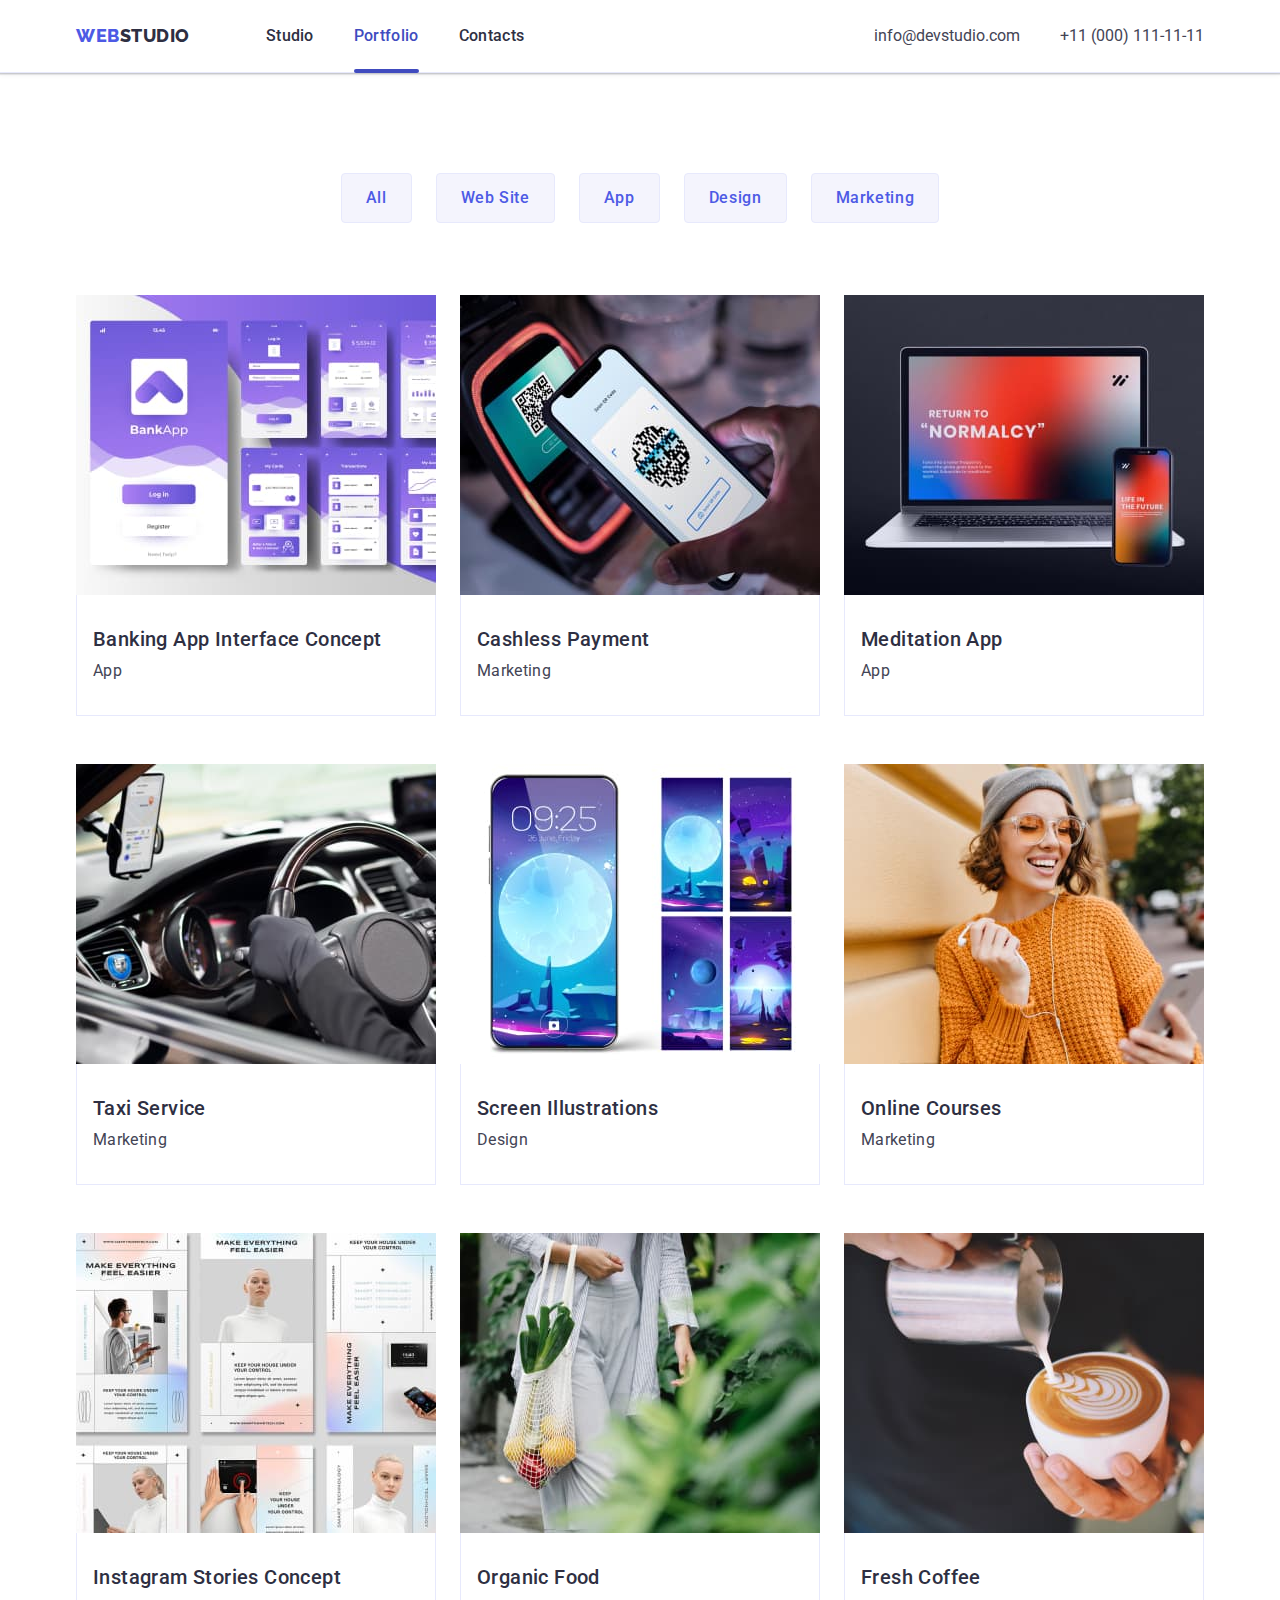
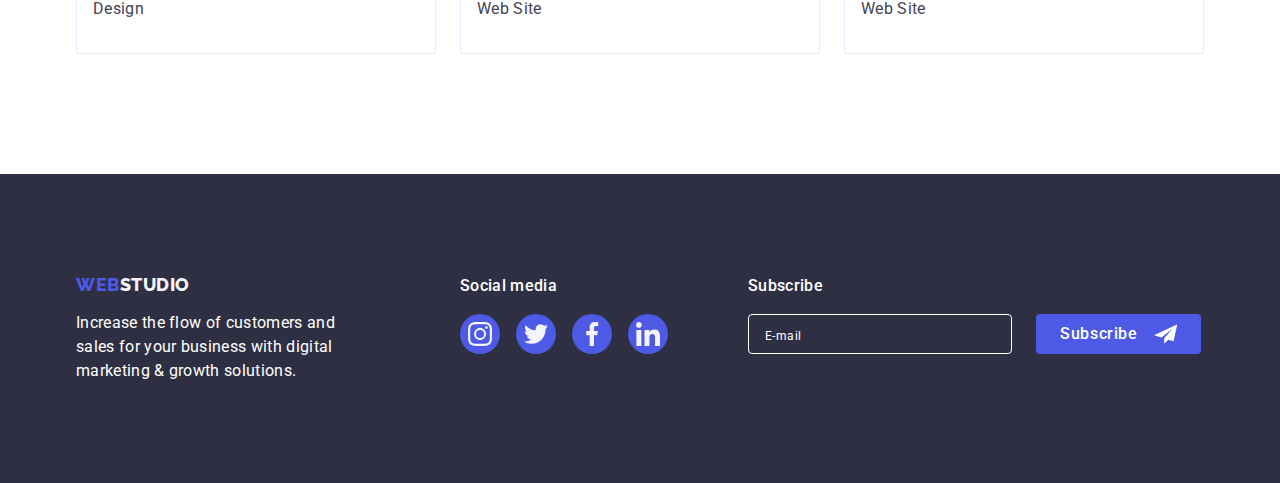
==== commit 77b8190b: "1" ====
--- a/portfolio.html
+++ b/portfolio.html
@@ -26,11 +26,13 @@
           >
           <ul class="site-nav list">
             <li class="item">
-              <a href="./index.html" class="navigation current link">Studio</a>
+              <a href="./index.html" class="navigation link">Studio</a>
             </li>
 
             <li class="item">
-              <a href="./portfolio.html" class="navigation link">Portfolio</a>
+              <a href="./portfolio.html" class="navigation current link"
+                >Portfolio</a
+              >
             </li>
             <li class="item">
               <a href="" class="navigation link">Contacts</a>
@@ -120,7 +122,9 @@
         </ul>
       </div>
     </header>
+
     <!-- Main-сontent  -->
+
     <main>
       <section class="section-main-portfolio">
         <div class="container">
@@ -149,7 +153,7 @@
                         ./images/desktop@1x/portfolio-desktop1.jpg    1x,
                         ./images/desktop@2x/portfolio-desktop1@2x.jpg 2x
                       "
-                      media="(max-width:1200px)"
+                      media="(min-width:1200px)"
                     />
                     <source
                       srcset="
@@ -170,6 +174,7 @@
                       alt="App Interface"
                       width="360"
                       height="300"
+                      class="foto-portfolio"
                     />
                   </picture>
 
@@ -186,21 +191,21 @@
                 </div>
               </a>
             </li>
-            <li class="item">
-              <a href="" class="photo-link link">
-                <div class="portfolio-team-wrapper">
-                  <picture>
-                    <source
-                      srcset="
-                        ./images/desktop@1x/portfolio-desktop2.jpg   1x,
-                        ./images/desktop@2x/portfolio-desktop2@2.jpg 2x
+            <li class="portfolio-team-list">
+              <a href="" class="photo-link link">
+                <div class="portfolio-team-wrapper">
+                  <picture>
+                    <source
+                      srcset="
+                        ./images/desktop@1x/portfolio-desktop2.jpg    1x,
+                        ./images/desktop@2x/portfolio-desktop2@2x.jpg 2x
                       "
                       media="(min-width:1200px)"
                     />
                     <source
                       srcset="
                         ./images/tablet@1x/portfolio-tablet2.jpg    1x,
-                        ./images/tablet@1x/portfolio-tablet2@2x.jpg 2x
+                        ./images/tablet@2x/portfolio-tablet2@2x.jpg 2x
                       "
                       media="(min-width:768px)"
                     />
@@ -211,14 +216,15 @@
                       "
                       media="(min-width:320px)"
                     />
-                  </picture>
-
-                  <img
-                    src="./images/desktop@1x/portfolio-desktop2.jpg"
-                    alt="Payment"
-                    width="360"
-                    height="300"
-                  />
+                    <img
+                      src="./images/desktop@1x/portfolio-desktop2.jpg"
+                      alt="Payment"
+                      width="360"
+                      height="300"
+                      class="foto-portfolio"
+                    />
+                  </picture>
+
                   <p class="overlay">
                     14 Stylish and User-Friendly App Design Concepts · Task
                     Manager App · Calorie Tracker App · Exotic Fruit Ecommerce
@@ -231,15 +237,40 @@
                 </div></a
               >
             </li>
-            <li class="item">
-              <a href="" class="photo-link link">
-                <div class="portfolio-team-wrapper">
-                  <img
-                    src="./images/portfolio/portfolio-Meditation-App.jpg"
-                    alt="App Meditation"
-                    width="360"
-                    height="300"
-                  />
+            <li class="portfolio-team-list">
+              <a href="" class="photo-link link">
+                <div class="portfolio-team-wrapper">
+                  <picture>
+                    <source
+                      srcset="
+                        ./images/desktop@1x/portfolio-desktop3.jpg    1x,
+                        ./images/desktop@2x/portfolio-desktop3@2x.jpg 2x
+                      "
+                      media="(min-width:1200px)"
+                    />
+                    <source
+                      srcset="
+                        ./images/tablet@1x/portfolio-tablet3.jpg    1x,
+                        ./images/tablet@2x/portfolio-tablet3@2x.jpg 2x
+                      "
+                      media="(min-width:786px)"
+                    />
+                    <source
+                      srcset="
+                        ./images/mobile@1x/portfolio-mob3.jpg    1x,
+                        ./images/mobile@2x/portfolio-mob3@2x.jpg 2x
+                      "
+                      media="(min-width:320px)"
+                    />
+                    <img
+                      src="./images/desktop@1x/portfolio-desktop3.jpg"
+                      alt="App Meditation"
+                      width="360"
+                      height="300"
+                      class="foto-portfolio"
+                    />
+                  </picture>
+
                   <p class="overlay">
                     14 Stylish and User-Friendly App Design Concepts · Task
                     Manager App · Calorie Tracker App · Exotic Fruit Ecommerce
@@ -252,15 +283,40 @@
                 </div></a
               >
             </li>
-            <li class="item">
-              <a href="" class="photo-link link">
-                <div class="portfolio-team-wrapper">
-                  <img
-                    src="./images/portfolio/portfolio-Taxi-Service.jpg"
-                    alt="Taxi Service"
-                    width="360"
-                    height="300"
-                  />
+            <li class="portfolio-team-list">
+              <a href="" class="photo-link link">
+                <div class="portfolio-team-wrapper">
+                  <picture>
+                    <source
+                      srcset="
+                        ./images/desktop@1x/portfolio-desktop4.jpg    1x,
+                        ./images/desktop@2x/portfolio-desktop4@2x.jpg 2x
+                      "
+                      media="(min-width:1200px)"
+                    />
+                    <source
+                      srcset="
+                        ./images/tablet@1x/portfolio-tablet4.jpg    1x,
+                        ./images/tablet@2x/portfolio-tablet4@2x.jpg 2x
+                      "
+                      media="(min-width:786px)"
+                    />
+                    <source
+                      srcset="
+                        ./images/mobile@1x/portfolio-mob4.jpg    1x,
+                        ./images/mobile@2x/portfolio-mob4@2x.jpg 2x
+                      "
+                      media="(min-width:320px)"
+                    />
+                    <img
+                      src="./images/desktop@1x/portfolio-desktop4.jpg"
+                      alt="Taxi Service"
+                      width="360"
+                      height="300"
+                      class="foto-portfolio"
+                    />
+                  </picture>
+
                   <p class="overlay">
                     14 Stylish and User-Friendly App Design Concepts · Task
                     Manager App · Calorie Tracker App · Exotic Fruit Ecommerce
@@ -273,15 +329,40 @@
                 </div></a
               >
             </li>
-            <li class="item">
-              <a href="" class="photo-link link">
-                <div class="portfolio-team-wrapper">
-                  <img
-                    src="./images/portfolio/portfolio-Screen.jpg"
-                    alt="Screen Illustrations"
-                    width="360"
-                    height="300"
-                  />
+            <li class="portfolio-team-list">
+              <a href="" class="photo-link link">
+                <div class="portfolio-team-wrapper">
+                  <picture>
+                    <source
+                      srcset="
+                        ./images/desktop@1x/portfolio-desktop5.jpg    1x,
+                        ./images/desktop@2x/portfolio-desktop5@2x.jpg 2x
+                      "
+                      media="(min-width:1200px)"
+                    />
+                    <source
+                      srcset="
+                        ./images/tablet@1x/portfolio-tablet5.jpg    1x,
+                        ./images/tablet@2x/portfolio-tablet5@2x.jpg 2x
+                      "
+                      media="(min-width:786px)"
+                    />
+                    <source
+                      srcset="
+                        ./images/mobile@1x/portfolio-mob5.jpg    1x,
+                        ./images/mobile@2x/portfolio-mob5@2x.jpg 2x
+                      "
+                      media="(min-width:320px)"
+                    />
+                    <img
+                      src="./images/desktop@1x/portfolio-desktop5.jpg"
+                      alt="Screen Illustrations"
+                      width="360"
+                      height="300"
+                      class="foto-portfolio"
+                    />
+                  </picture>
+
                   <p class="overlay">
                     14 Stylish and User-Friendly App Design Concepts · Task
                     Manager App · Calorie Tracker App · Exotic Fruit Ecommerce
@@ -294,15 +375,40 @@
                 </div></a
               >
             </li>
-            <li class="item">
-              <a href="" class="photo-link link">
-                <div class="portfolio-team-wrapper">
-                  <img
-                    src="./images/portfolio/portfolio-Courses.jpg"
-                    alt="Courses"
-                    width="360"
-                    height="300"
-                  />
+            <li class="portfolio-team-list">
+              <a href="" class="photo-link link">
+                <div class="portfolio-team-wrapper">
+                  <picture>
+                    <source
+                      srcset="
+                        ./images/desktop@1x/portfolio-desktop6.jpg    1x,
+                        ./images/desktop@2x/portfolio-desktop6@2x.jpg 2x
+                      "
+                      media="(min-width:1200px)"
+                    />
+                    <source
+                      srcset="
+                        ./images/tablet@1x/portfolio-tablet6.jpg    1x,
+                        ./images/tablet@2x/portfolio-tablet6@2x.jpg 2x
+                      "
+                      media="(min-width:786px)"
+                    />
+                    <source
+                      srcset="
+                        ./images/mobile@1x/portfolio-mob6.jpg    1x,
+                        ./images/mobile@2x/portfolio-mob6@2x.jpg 2x
+                      "
+                      media="(min-width:320px)"
+                    />
+                    <img
+                      src="./images/desktop@1x/portfolio-desktop6.jpg"
+                      alt="Courses"
+                      width="360"
+                      height="300"
+                      class="foto-portfolio"
+                    />
+                  </picture>
+
                   <p class="overlay">
                     14 Stylish and User-Friendly App Design Concepts · Task
                     Manager App · Calorie Tracker App · Exotic Fruit Ecommerce
@@ -315,15 +421,40 @@
                 </div></a
               >
             </li>
-            <li class="item">
-              <a href="" class="photo-link link">
-                <div class="portfolio-team-wrapper">
-                  <img
-                    src="./images/portfolio/portfolio-Instagram-Stories.jpg"
-                    alt="Instagram Stories"
-                    width="360"
-                    height="300"
-                  />
+            <li class="portfolio-team-list">
+              <a href="" class="photo-link link">
+                <div class="portfolio-team-wrapper">
+                  <picture>
+                    <source
+                      srcset="
+                        ./images/desktop@1x/portfolio-desktop7.jpg    1x,
+                        ./images/desktop@2x/portfolio-desktop7@2x.jpg 2x
+                      "
+                      media="(min-width:1200px)"
+                    />
+                    <source
+                      srcset="
+                        ./images/tablet@1x/portfolio-tablet7.jpg    1x,
+                        ./images/tablet@2x/portfolio-tablet7@2x.jpg 2x
+                      "
+                      media="(min-width:786px)"
+                    />
+                    <source
+                      srcset="
+                        ./images/mobile@1x/portfolio-mob7.jpg    1x,
+                        ./images/mobile@2x/portfolio-mob7@2x.jpg 2x
+                      "
+                      media="(min-width:320px)"
+                    />
+                    <img
+                      src="./images/desktop@1x/portfolio-desktop7.jpg"
+                      alt="Instagram Stories"
+                      width="360"
+                      height="300"
+                      class="foto-portfolio"
+                    />
+                  </picture>
+
                   <p class="overlay">
                     14 Stylish and User-Friendly App Design Concepts · Task
                     Manager App · Calorie Tracker App · Exotic Fruit Ecommerce
@@ -336,16 +467,40 @@
                 </div></a
               >
             </li>
-            <li class="item">
-              <a href="" class="photo-link link">
-                <div class="portfolio-team-wrapper">
-                  <img
-                    class="image"
-                    src="./images/portfolio/portfolio-Food.jpg"
-                    alt="Food"
-                    width="360"
-                    height="300"
-                  />
+            <li class="portfolio-team-list">
+              <a href="" class="photo-link link">
+                <div class="portfolio-team-wrapper">
+                  <picture>
+                    <source
+                      srcset="
+                        ./images/desktop@1x/portfolio-desktop8.jpg    1x,
+                        ./images/desktop@2x/portfolio-desktop8@2x.jpg 2x
+                      "
+                      media="(min-width:1200px)"
+                    />
+                    <source
+                      srcset="
+                        ./images/tablet@1x/portfolio-tablet8.jpg    1x,
+                        ./images/tablet@2x/portfolio-tablet8@2x.jpg 2x
+                      "
+                      media="(min-width:786px)"
+                    />
+                    <source
+                      srcset="
+                        ./images/mobile@1x/portfolio-mob8.jpg    1x,
+                        ./images/mobile@2x/portfolio-mob8@2x.jpg 2x
+                      "
+                      media="(min-width:320px)"
+                    />
+                    <img
+                      src="./images/desktop@1x/portfolio-desktop8.jpg"
+                      alt="Food"
+                      width="360"
+                      height="300"
+                      class="foto-portfolio"
+                    />
+                  </picture>
+
                   <p class="overlay">
                     14 Stylish and User-Friendly App Design Concepts · Task
                     Manager App · Calorie Tracker App · Exotic Fruit Ecommerce
@@ -358,15 +513,39 @@
                 </div></a
               >
             </li>
-            <li class="item">
-              <a href="" class="photo-link link">
-                <div class="portfolio-team-wrapper">
-                  <img
-                    class="image"
-                    src="./images/portfolio/portfolio-Coffee.jpg"
-                    alt="Coffee"
-                    width="360"
-                  />
+            <li class="portfolio-team-list">
+              <a href="" class="photo-link link">
+                <div class="portfolio-team-wrapper">
+                  <picture>
+                    <source
+                      srcset="
+                        ./images/desktop@1x/portfolio-desktop9.jpg    1x,
+                        ./images/desktop@2x/portfolio-desktop9@2x.jpg 2x
+                      "
+                      media="(min-width:1200px)"
+                    />
+                    <source
+                      srcset="
+                        ./images/tablet@1x/portfolio-tablet9.jpg    1x,
+                        ./images/tablet@2x/portfolio-tablet9@2x.jpg 2x
+                      "
+                      media="(min-width:786px)"
+                    />
+                    <source
+                      srcset="
+                        ./images/mobile@1x/portfolio-mob9.jpg    1x,
+                        ./images/mobile@2x/portfolio-mob9@2x.jpg 2x
+                      "
+                      media="(min-width:320px)"
+                    />
+                    <img
+                      src="./images/desktop@1x/portfolio-desktop9.jpg"
+                      alt="Coffee"
+                      width="360"
+                      class="foto-portfolio"
+                    />
+                  </picture>
+
                   <p class="overlay">
                     14 Stylish and User-Friendly App Design Concepts · Task
                     Manager App · Calorie Tracker App · Exotic Fruit Ecommerce
--- a/css/styles.css
+++ b/css/styles.css
@@ -75,6 +75,11 @@
 }
 
 /*  */
+
+.section {
+  padding-top: 96px;
+  padding-bottom: 96px;
+}
 
 .container {
   padding-left: 16px;
@@ -98,10 +103,6 @@
 
 /* section */
 
-/* .section {
-  padding-top: 96px;
-  padding-bottom: 96px;
-} */
 .no-padding {
   padding-top: 0;
   padding-bottom: 0;
@@ -129,6 +130,7 @@
 .logosp {
   color: var(--title-text-color);
 }
+
 .nav-header {
   display: flex;
   justify-content: space-between;
@@ -164,9 +166,6 @@
   display: block;
 
   color: var(--secondary-text-color);
-  font-size: 16px;
-  line-height: 1.5;
-  letter-spacing: 0.02em;
 
   transition-property: color;
   transition-duration: var(--transition-duration);
@@ -195,21 +194,17 @@
 }
 
 /* page-header */
+
 .page-header {
   background-color: var(--white-kolor);
-  /* border-bottom: 1px solid #e7e9fc;
+  border-bottom: 1px solid #e7e9fc;
   box-shadow: 0px 2px 1px rgba(46, 47, 66, 0.08),
-    0px 1px 1px rgba(46, 47, 66, 0.16), 0px 1px 6px rgba(46, 47, 66, 0.08); */
+    0px 1px 1px rgba(46, 47, 66, 0.16), 0px 1px 6px rgba(46, 47, 66, 0.08);
 }
 
 /* section1 (hero) */
 
 .hero {
-  /* background-image: linear-gradient(
-      rgba(46, 47, 66, 0.7),
-      rgba(46, 47, 66, 0.7)
-    ),
-    url(../images/doing/people-office-hero.jpg); */
   margin: 0 auto;
 
   background-size: cover;
@@ -264,9 +259,6 @@
 
 /* section 2 */
 
-/* .section-two {
-}
-
 .h-hidden {
   color: var(--title-text-color);
   font-style: normal;
@@ -284,25 +276,19 @@
   border-radius: 4px;
   margin-bottom: 8px;
 }
-*/
-
-/* .list-combination {
-  width: 264px;
-  flex-basis: calc((100% - 72px) / 4);
-} */
-
-/* .list-section-two {
-  display: flex;
-  gap: 24px;
-} */
 
 .list-title {
   color: var(--title-text-color);
   letter-spacing: 0.02em;
 
+  font-size: 36px;
+  line-height: 1.11;
+  font-weight: 700;
+
   margin-top: 0;
   margin-bottom: 8px;
 }
+
 .list-paragraph {
   color: var(--secondary-text-color);
   font-size: 16px;
@@ -318,6 +304,7 @@
 .aboutus {
   padding-top: 0;
 }
+
 .aboutus-name {
   margin-bottom: 72px;
 
@@ -334,31 +321,32 @@
 }
 
 .list-card {
-  /* display: flex;
-  gap: 24px; */
+  display: flex;
+  gap: 24px;
 }
 
 .list-lists {
-  /* border: 1px solid #e7e9fc;
+  border: 1px solid #e7e9fc;
   width: 360px;
-  flex-basis: calc((100% - 48px) / 3); */
+  flex-basis: calc((100% - 48px) / 3);
 }
 
 /* section4 */
 
 .list-people {
-  /* display: flex;
-  gap: 24px; */
+  display: flex;
+  flex-wrap: wrap;
+  justify-content: center;
 }
 
 .team {
   background-color: var(--color-text-p);
 }
+
 .team-list {
   box-shadow: 0px 1px 6px rgba(46, 47, 66, 0.08),
     0px 1px 1px rgba(46, 47, 66, 0.16), 0px 2px 1px rgba(46, 47, 66, 0.08);
   background-color: var(--white-kolor);
-  /* flex-basis: calc((100% - 72px) / 4); */
 
   border-radius: 0 0 4px 4px;
 }
@@ -377,7 +365,6 @@
 
 .data {
   padding: 32px 0;
-  /* width: 264px; */
 }
 
 .team-name {
@@ -391,6 +378,7 @@
   margin-top: 0;
   margin-bottom: 8px;
 }
+
 .team-paragraph {
   text-align: center;
   color: var(--secondary-text-color);
@@ -457,13 +445,8 @@
 
 .list-logotype-company {
   display: flex;
-
-  /* gap: 24px; */
-}
-
-.company-list {
-  /* /* width: calc((100% - 120px) / 6); */
-  /* height: 88px; */
+  justify-content: center;
+  column-gap: 24px;
 }
 
 .company-icon-link {
@@ -473,6 +456,7 @@
   border: 1px solid var(--light-stele);
   border-radius: 4px;
   color: var(--light-stele);
+  height: 88px;
 
   transition-property: border-color, color;
   transition-duration: var(--transition-duration);
@@ -497,12 +481,8 @@
 
 .footer {
   background-color: var(--title-text-color);
-  /* padding-top: 100px;
-  padding-bottom: 100px; */
-}
-.one-footer-container {
-  /* margin-right: 120px; */
-}
+}
+
 .footer-container {
   display: flex;
   /* align-items: baseline; */
@@ -539,10 +519,6 @@
 
 /* div social */
 
-.social-container {
-  /* margin-right: 80px; */
-}
-
 .social-footer {
   color: var(--white-kolor);
   font-style: normal;
@@ -942,7 +918,6 @@
 
   display: flex;
   flex-direction: column;
-  /* justify-content: space-between; */
 
   opacity: 0;
   visibility: hidden;
@@ -1055,22 +1030,18 @@
 /* ----- Mobil menu ----- */
 
 /* PORTFOLIO */
+
 /* button */
 
-/* .section-main-portfolio {
-  padding: 96px 0 120px 0;
-}
-
 .list-button {
   display: flex;
-  justify-content: center;
+
   column-gap: 24px;
-  margin-bottom: 72px;
 }
 
 .filters-button {
   display: block;
-  padding: 12px 24px;
+
   border-radius: 4px;
   border: 1px solid var(--border-button);
 
@@ -1100,13 +1071,8 @@
 
 .portfolio-list {
   display: flex;
-  row-gap: 48px;
   column-gap: 24px;
-
   flex-wrap: wrap;
-}
-.portfolio-list .item {
-  width: calc((100% - 48px) / 3);
 }
 
 .photo-link {
@@ -1123,7 +1089,7 @@
 }
 
 .portfolio-list .item.item:nth-last-child(-n + 3) {
-  margin-bottom: 0;
+  /* margin-bottom: 0; */
 }
 
 .application-categories {
@@ -1151,11 +1117,11 @@
   font-size: 16px;
   line-height: 1.5;
   letter-spacing: 0.02em;
-} */
+}
 
 /* ------- overlay------ */
 
-/* .portfolio-team-wrapper {
+.portfolio-team-wrapper {
   position: relative;
   overflow: hidden;
 }
@@ -1186,15 +1152,19 @@
   transform: translate(0, 0);
   transition-duration: var(--transition-duration);
   transition-timing-function: var(--timing-function);
-} */
+}
 
 @media screen and (max-width: 767px) {
-  /* .nav-header {
-    display: flex;
-    justify-content: space-between;
-    padding-top: 24px;
-    padding-bottom: 24px;
-  } */
+  .icon-bg {
+    display: none;
+  }
+  .section.aboutus {
+    display: none;
+  }
+  .section.aboutus {
+    display: none;
+  }
+
   .container {
     max-width: 428px;
   }
@@ -1223,13 +1193,12 @@
   .list-title {
     text-align: center;
   }
+
   .list-combination:not(:last-child) {
     margin-bottom: 72px;
   }
+
   .list-people {
-    display: flex;
-    flex-wrap: wrap;
-    justify-content: center;
     row-gap: 72px;
   }
 
@@ -1241,10 +1210,10 @@
   .list-logotype-company {
     flex-wrap: wrap;
     gap: 72px 16px;
-    justify-content: center;
   }
 
   /*  */
+
   .footer-container {
     flex-wrap: wrap;
     justify-content: center;
@@ -1261,10 +1230,12 @@
     display: flex;
     justify-content: center;
   }
+
   .width-footer,
   .imput-email-footer {
     width: 100%;
   }
+
   .form-footer {
     flex-direction: column;
   }
@@ -1279,6 +1250,33 @@
         rgba(46, 47, 66, 0.7)
       ),
       url('../images/mobile@1x/bg-hero-mobile.jpg');
+  }
+
+  /* portfolio */
+
+  .section-main-portfolio {
+    padding: 48px 0;
+  }
+  .list-button {
+    flex-wrap: wrap;
+    row-gap: 16px;
+    margin-bottom: 24px;
+  }
+
+  .filters-button {
+    padding: 8px 16px;
+  }
+  .portfolio-list {
+    justify-content: center;
+    align-items: center;
+  }
+
+  .portfolio-team-list:not(:last-child) {
+    margin-bottom: 48px;
+  }
+
+  .foto-portfolio {
+    width: 100%;
   }
 }
 
@@ -1297,57 +1295,294 @@
 /*  */
 
 @media screen and (min-width: 768px) {
-  .container {
-    width: 768px;
-  }
-
-  /* .logo{mr120} */
+  .button-burger-open {
+    display: none;
+  }
 
   .nav-auth {
     display: flex;
+    align-items: center;
   }
 
   .site-nav {
     display: flex;
     gap: 40px;
   }
-}
-
-@media screen and (min-width: 768px) and (min-width: 1157) {
-}
-
-@media screen and (max-width: 1157px) {
-  .section {
-    padding-top: 96px;
-    padding-bottom: 96px;
-  }
+
+  .list-section-two {
+    display: flex;
+    flex-wrap: wrap;
+    column-gap: 24px;
+  }
+
+  /* !!!!!!!!!!!!!!!!!!!!!!!!!!!!!!!!!!!!! */
+
+  .company-icon-link {
+    width: 168px;
+  }
+
+  .footer-container {
+    flex-wrap: wrap;
+  }
+
+  .one-footer-container {
+    width: 264px;
+  }
+
+  .social-container {
+    width: 208px;
+  }
+
+  .form-footer {
+    column-gap: 24px;
+  }
+
+  /* portfolio */
+
+  .list-button {
+    justify-content: center;
+  }
+
+  .filters-button {
+    padding: 12px 24px;
+  }
+}
+
+@media screen and (min-width: 768px) and (max-width: 1157px) {
+  .container {
+    width: 768px;
+  }
+
   .icon-bg {
     display: none;
   }
   .section.aboutus {
     display: none;
   }
-
-  .list-title {
-    font-size: 36px;
-    line-height: 1.11;
-    font-weight: 700;
-  }
-
   .section.aboutus {
     display: none;
   }
-}
-
-/*  */
-
-/* @media screen and (min-width: 1158px) {
+
+  .logo {
+    margin-right: 120px;
+  }
+
+  .auth-nav {
+    display: flex;
+    row-gap: 12px;
+    flex-direction: column;
+  }
+
+  .auth {
+    font-size: 12px;
+    line-height: 1.17;
+    letter-spacing: 0.04em;
+  }
+
+  .current::after {
+    bottom: -33px;
+  }
+
+  .hero-section {
+    padding-top: 112px;
+    padding-bottom: 112px;
+  }
+
+  .hero-name {
+    margin-bottom: 36px;
+  }
+
+  .hero {
+    background-image: linear-gradient(
+        rgba(46, 47, 66, 0.7),
+        rgba(46, 47, 66, 0.7)
+      ),
+      url('../images/tablet@1x/bg-tablet.jpg');
+  }
+
+  /* section2 */
+
+  .list-section-two {
+    row-gap: 72px;
+  }
+
+  .list-combination {
+    width: 356px;
+  }
+
+  .list-people {
+    gap: 64px 24px;
+  }
+
+  .list-logotype-company {
+    row-gap: 72px;
+    flex-wrap: wrap;
+  }
+
+  .width-footer {
+    max-width: 453px;
+  }
+
+  .footer-container {
+    padding: 0 108px;
+    gap: 74px 24px;
+  }
+
+  .form-footer {
+    width: 453px;
+  }
+  .imput-email-footer {
+    width: 264px;
+  }
+
+  /* portfolio */
+  .section-main-portfolio {
+    padding: 64px 0 96px;
+  }
+
+  .list-button {
+    margin-bottom: 64px;
+  }
+
+  .portfolio-list {
+    row-gap: 48px;
+  }
+
+  .foto-portfolio {
+    width: 356px;
+  }
+}
+
+@media screen and(min-device-pixel-ratio: 2) and (max-width: 767px),
+  screen and (min-resolution: 192dpi),
+  screen and(min-resolution: 2dppx) {
+  .hero {
+    background-image: linear-gradient(
+        rgba(46, 47, 66, 0.7),
+        rgba(46, 47, 66, 0.7)
+      ),
+      url('../images/tablet@2x/bg-tablet@2x.jpg');
+  }
+}
+
+@media screen and (min-width: 1158px) {
   .container {
     width: 1158px;
-  }
-
-  .section {
-    padding-top: 120px;
+    padding-right: 15px;
+    padding-left: 15px;
+  }
+
+  .logo {
+    margin-right: 76px;
+  }
+
+  .current::after {
+    bottom: -25px;
+  }
+
+  .nav-header {
+    align-items: center;
+  }
+
+  .address-auth {
+    margin-left: auto;
+  }
+
+  .auth-nav {
+    display: flex;
+    gap: 40px;
+  }
+
+  .text-link-menu {
+    font-style: normal;
+    font-size: 16px;
+    line-height: 1.5;
+    letter-spacing: 0.02em;
+  }
+
+  /* hero */
+
+  .hero-section {
+    padding: 188px 0;
+  }
+
+  .hero {
+    background-image: linear-gradient(
+        rgba(46, 47, 66, 0.7),
+        rgba(46, 47, 66, 0.7)
+      ),
+      url(../images/desktop@1x/bg-desctop.jpg);
+  }
+
+  .hero-name {
+    font-size: 56px;
+    line-height: 1.07;
+    margin-bottom: 48px;
+  }
+
+  /*  */
+
+  .list-section-two {
+  }
+
+  .list-combination {
+    width: 264px;
+    flex-direction: ((100% - 72px) / 4);
+  }
+
+  .list-people {
+    column-gap: 24px;
+  }
+
+  .team-list {
+    flex-basis: calc((100% - 72px) / 4);
+  }
+  /* footer */
+
+  .one-footer-container {
+    margin-right: 120px;
+  }
+
+  .social-container {
+    margin-right: 80px;
+  }
+  .imput-email-footer {
+    width: 264px;
+  }
+
+  /* portfolio */
+
+  .footer {
+    padding-top: 100px;
+    padding-bottom: 100px;
+  }
+
+  .section-main-portfolio {
+    padding-top: 100px;
     padding-bottom: 120px;
   }
-} */
+
+  .portfolio-list .item {
+    flex-basis: calc((100% - 48px) / 3);
+  }
+
+  .list-button {
+    margin-bottom: 72px;
+  }
+
+  .portfolio-list {
+    row-gap: 48px;
+  }
+}
+
+@media screen and(min-device-pixel-ratio: 2) and (max-width: 1158px),
+  screen and (min-resolution: 192dpi),
+  screen and(min-resolution: 2dppx) {
+  .hero {
+    background-image: linear-gradient(
+        rgba(46, 47, 66, 0.7),
+        rgba(46, 47, 66, 0.7)
+      ),
+      url('../images/desktop@2x/bg-desctop@2x.jpg');
+  }
+}
